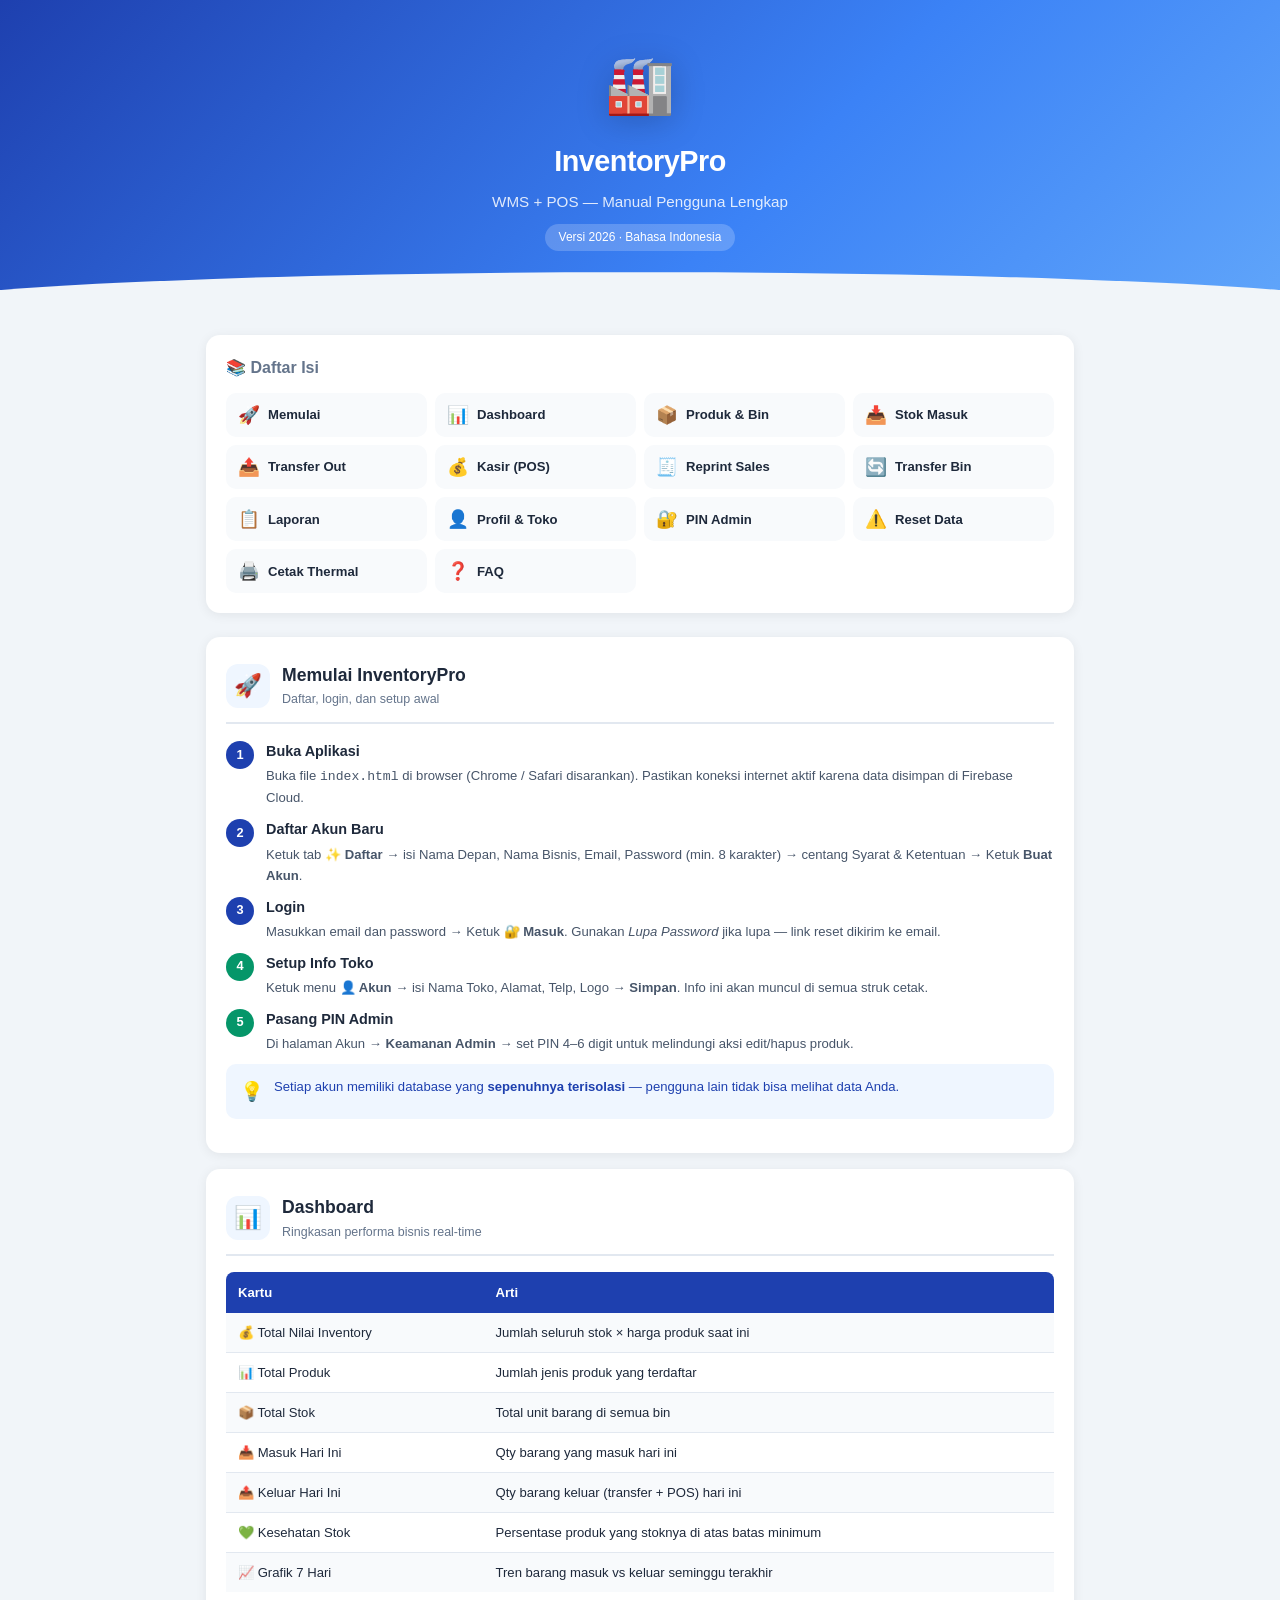
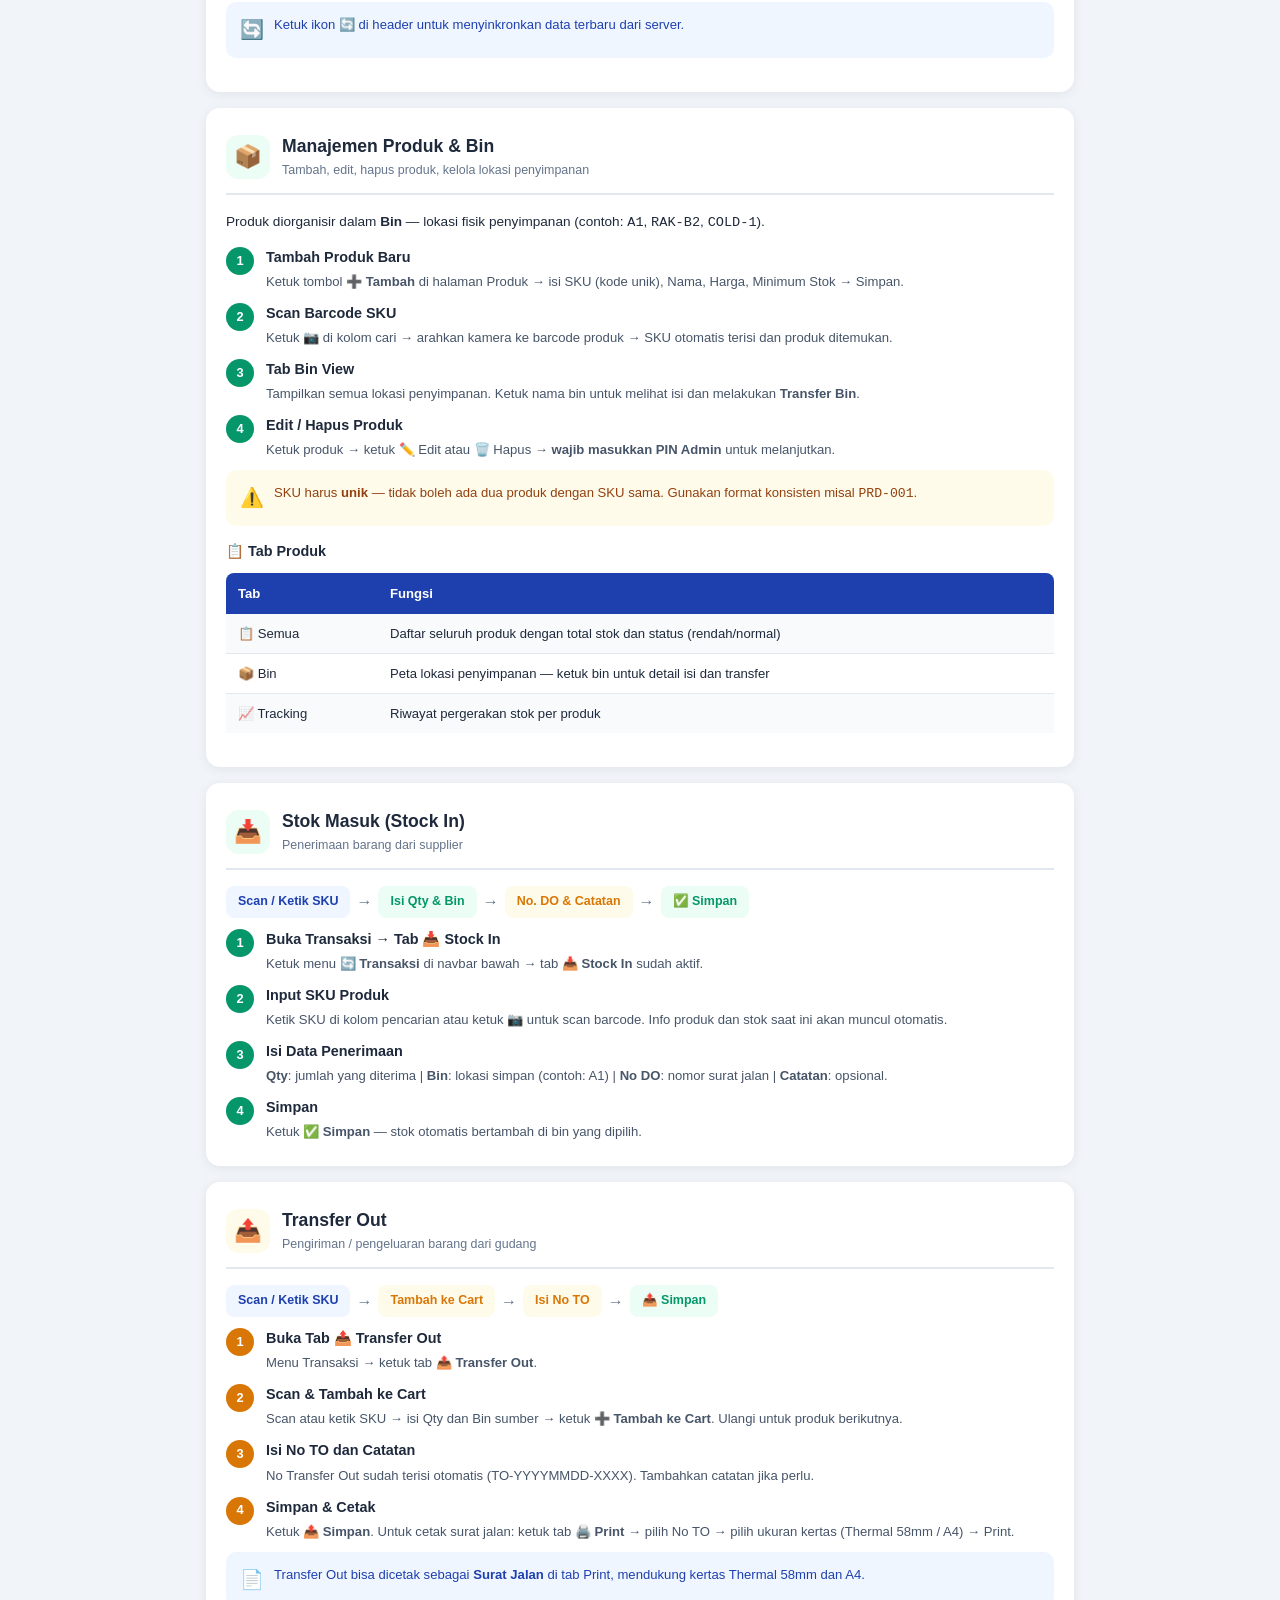
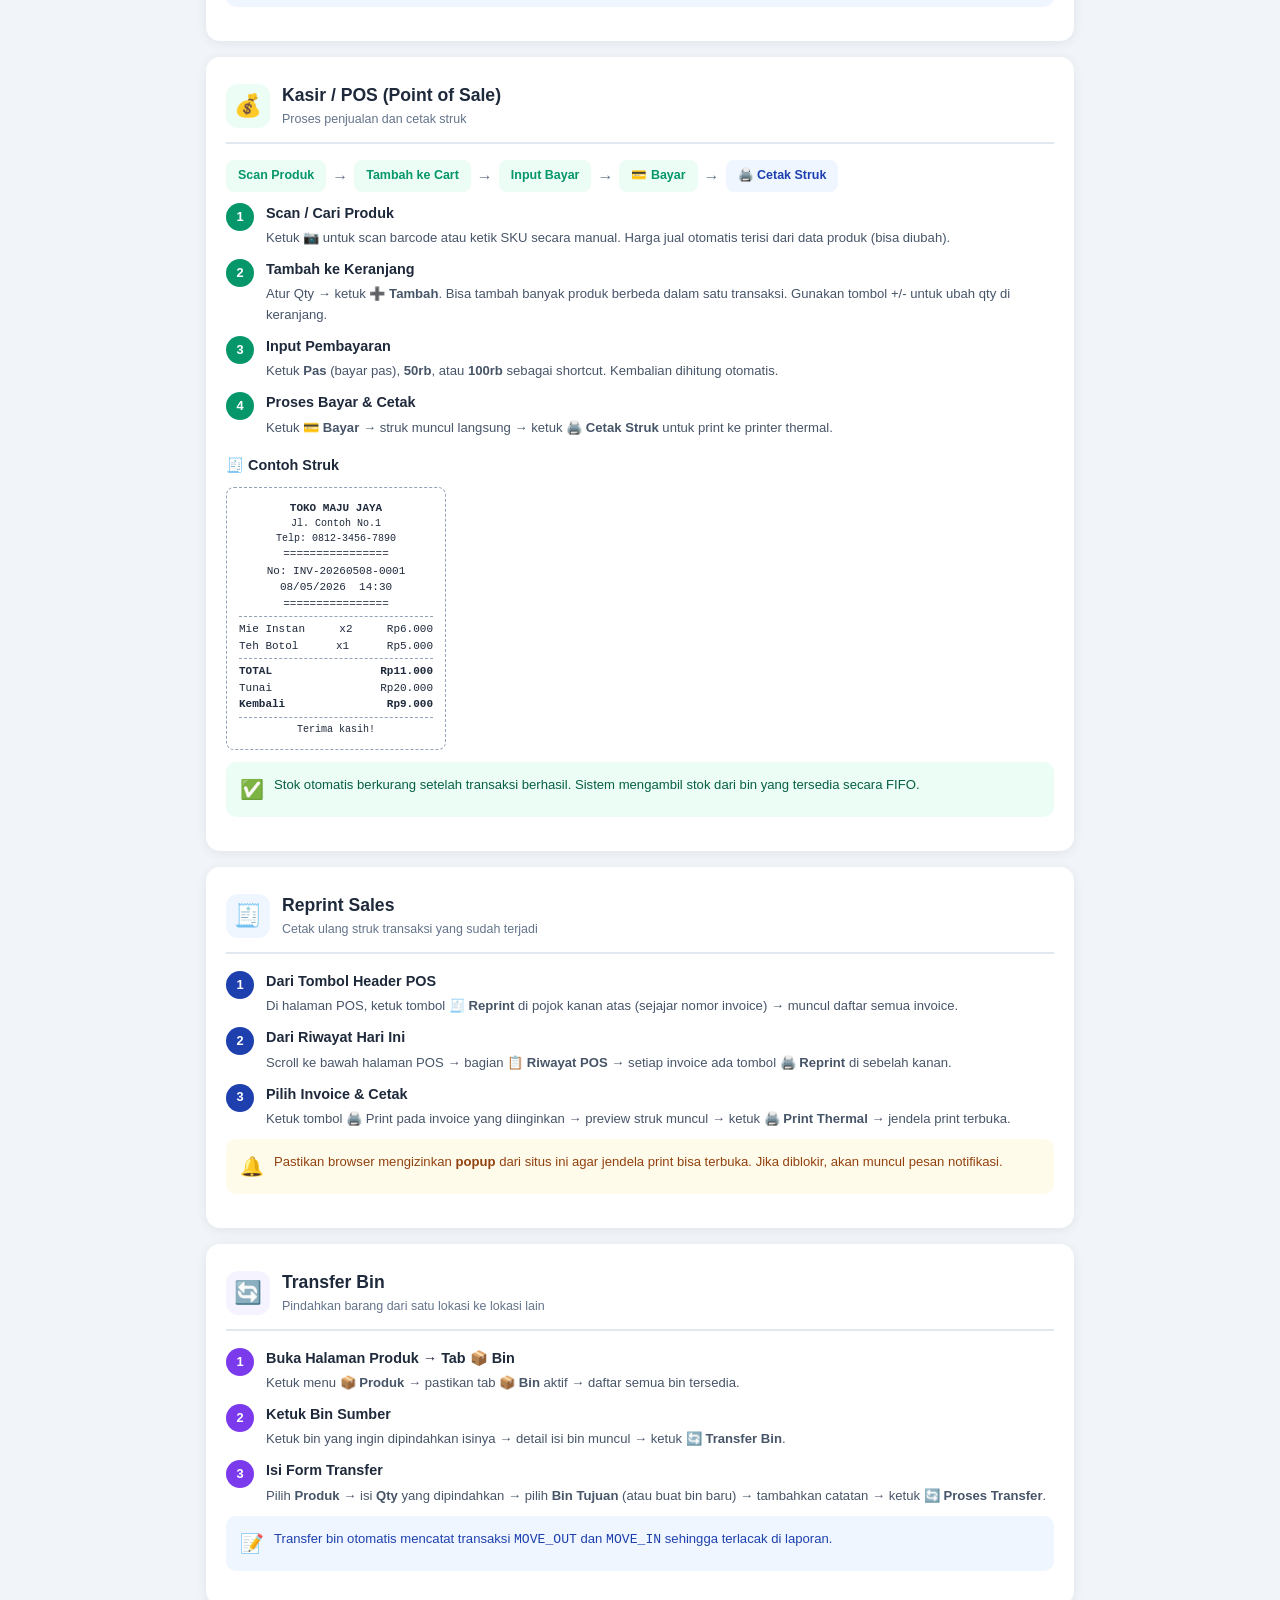
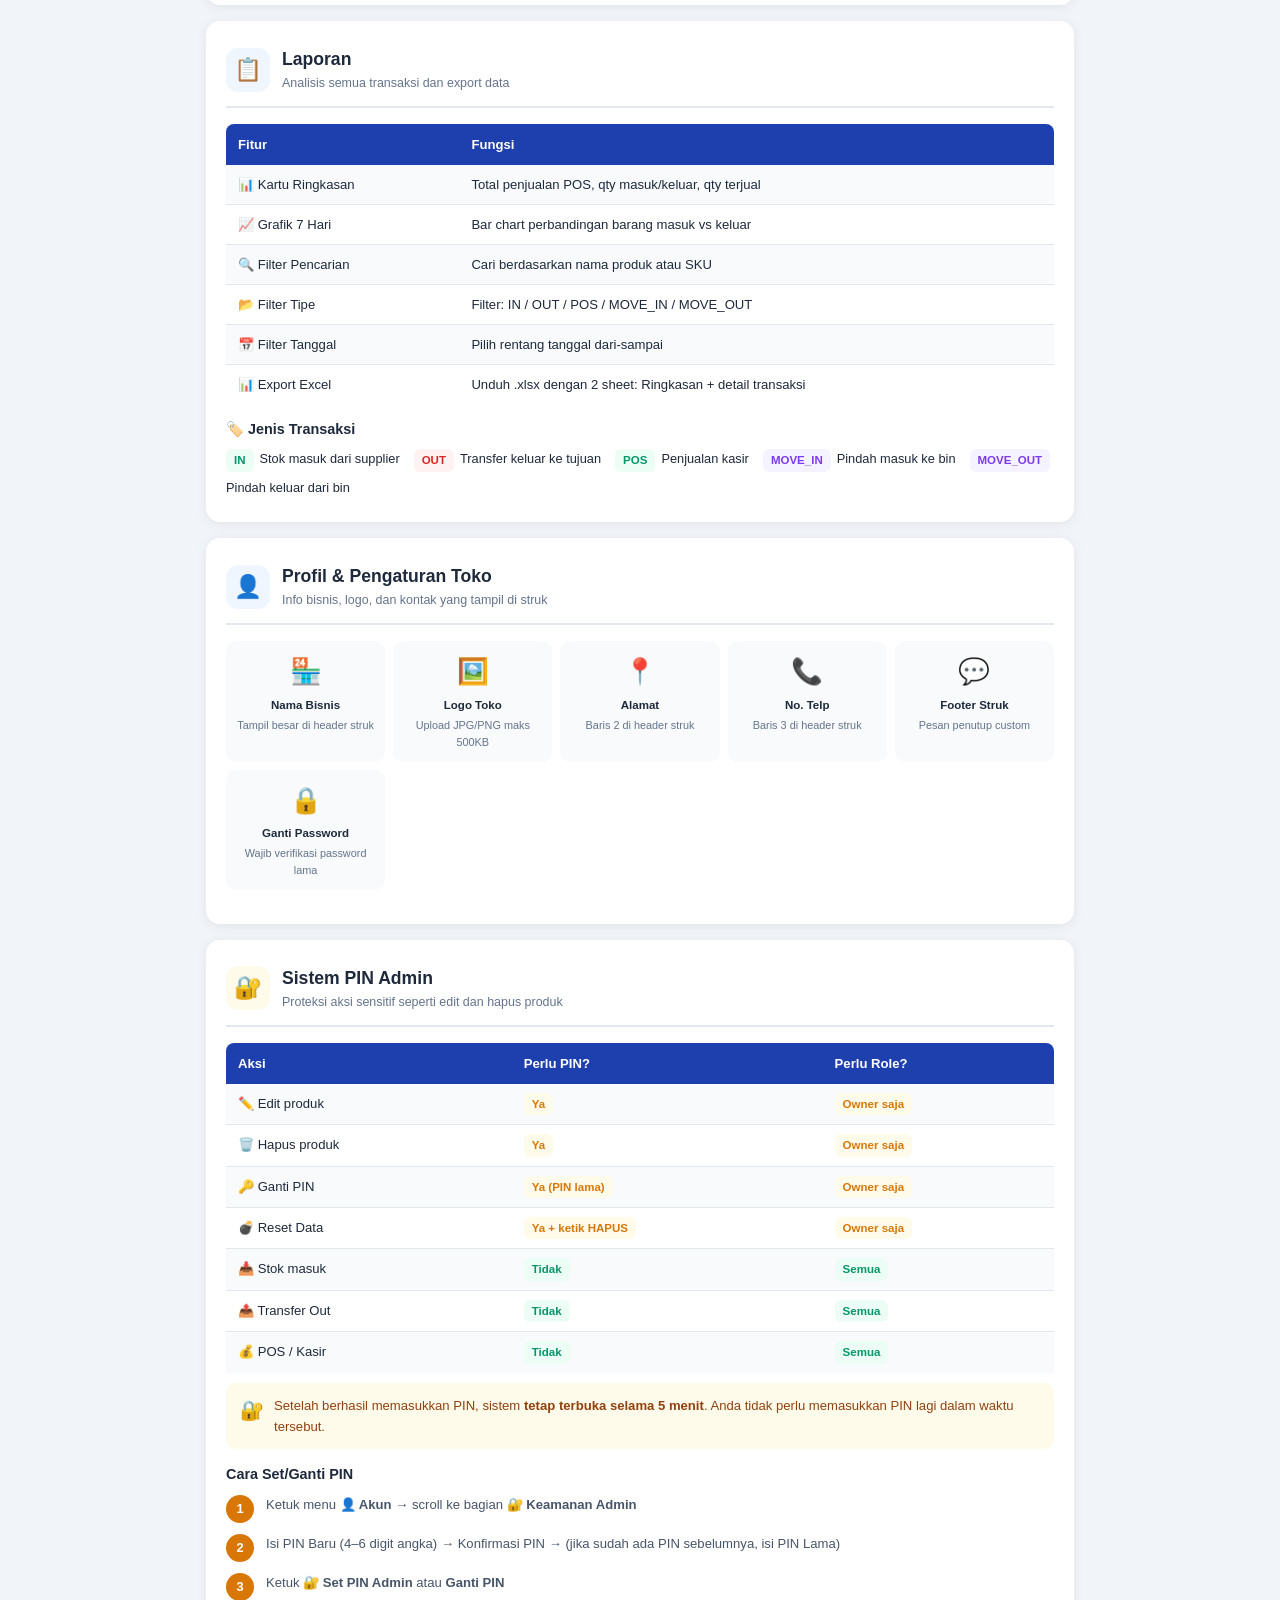
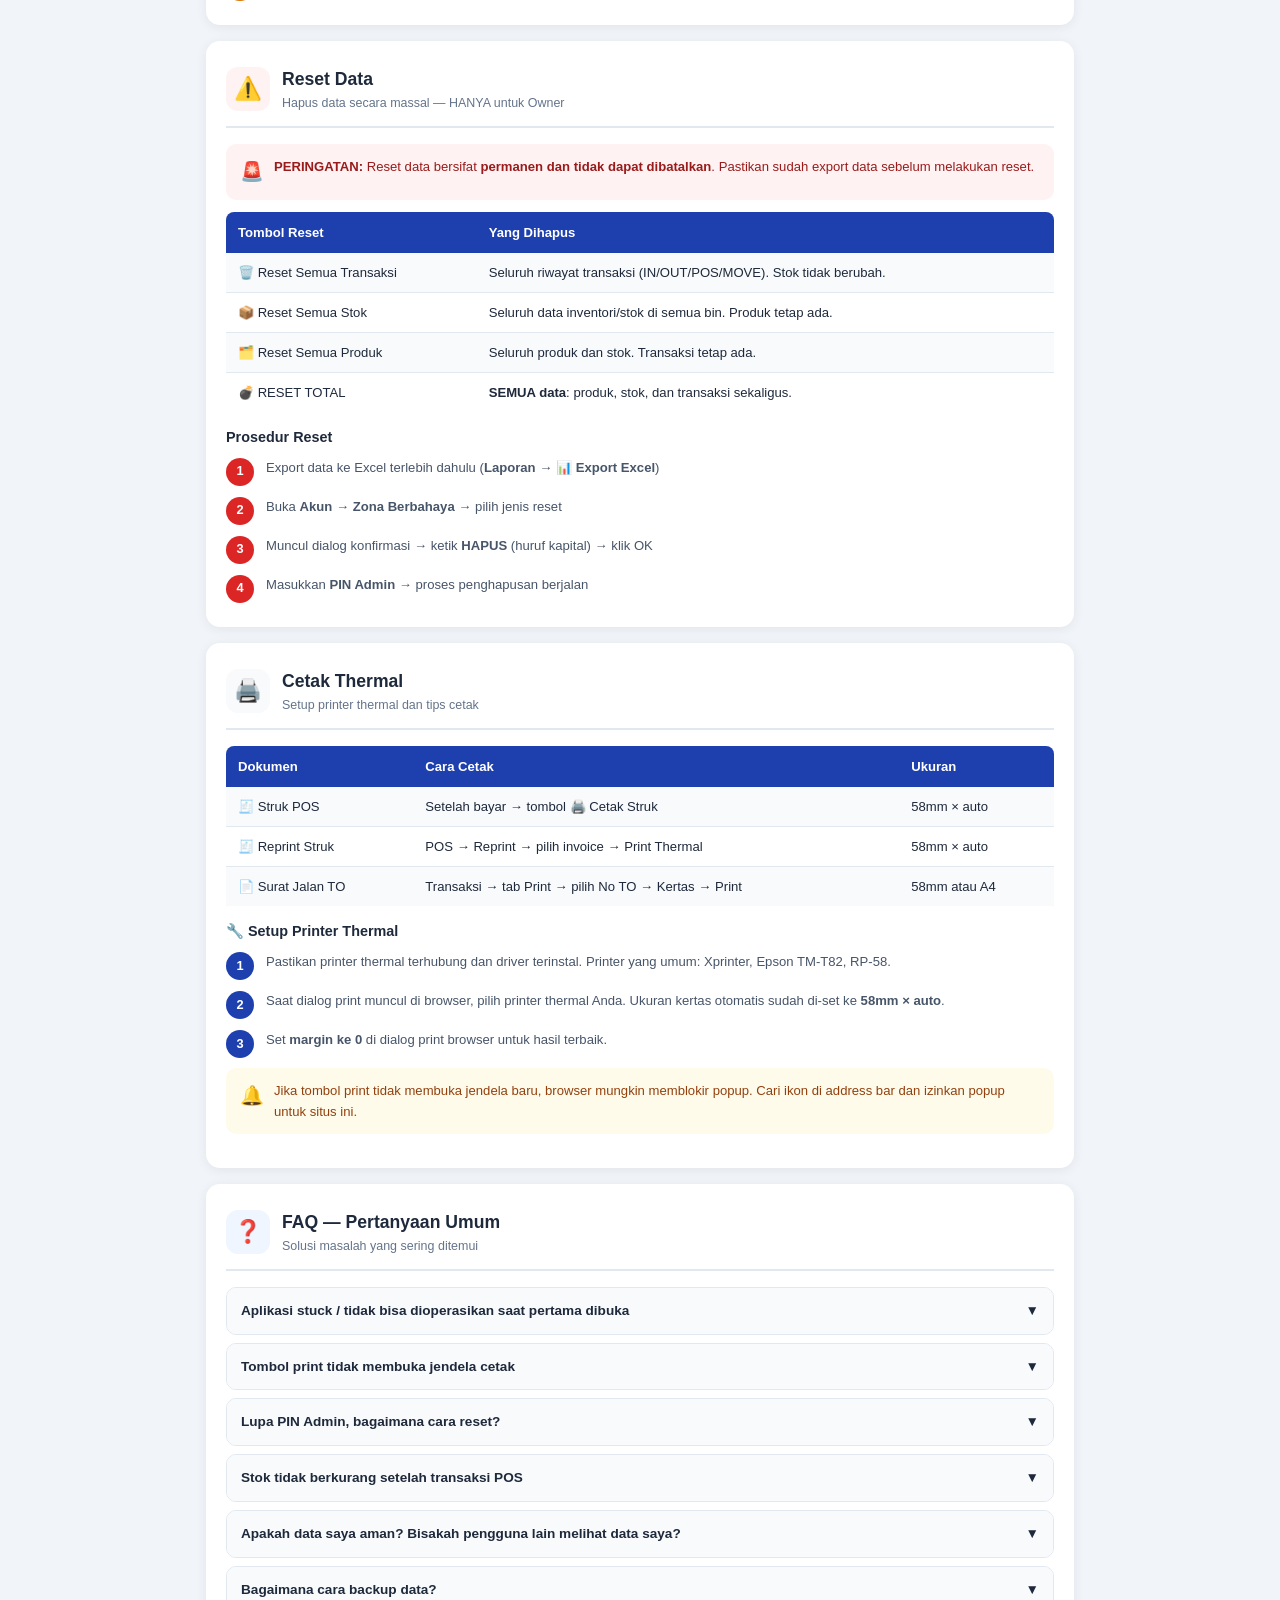
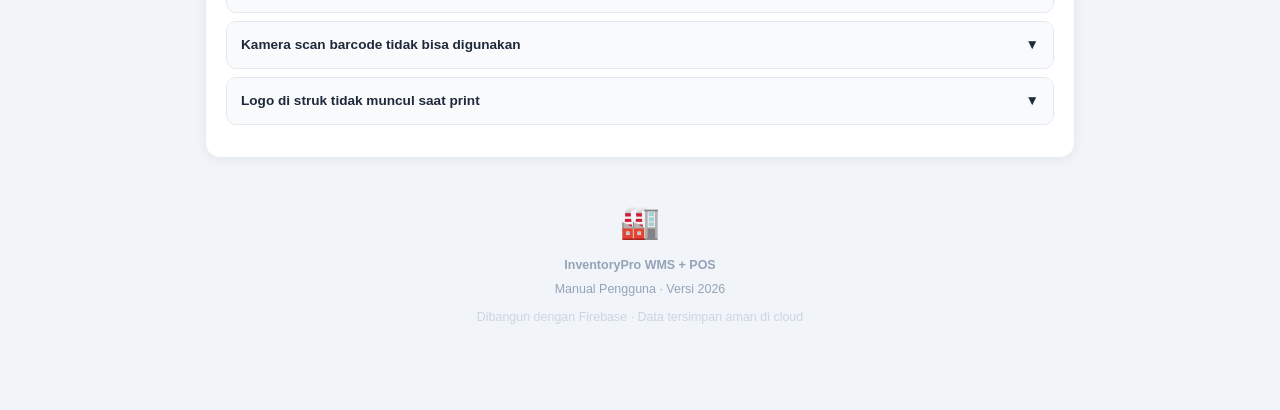
==== manual.html @ 9f225e3d "Add files via upload" ====
<!DOCTYPE html>
<html lang="id">
<head>
<meta charset="UTF-8">
<meta name="viewport" content="width=device-width, initial-scale=1.0">
<title>Manual Guide — InventoryPro WMS + POS</title>
<style>
  :root {
    --blue:#1e40af; --blue-light:#eff6ff; --blue-mid:#3b82f6;
    --green:#059669; --green-light:#ecfdf5;
    --orange:#d97706; --orange-light:#fffbeb;
    --red:#dc2626; --red-light:#fef2f2;
    --purple:#7c3aed; --purple-light:#f5f3ff;
    --gray:#64748b; --gray-light:#f8fafc;
    --border:#e2e8f0; --text:#1e293b;
    --radius:14px; --shadow:0 2px 12px rgba(0,0,0,0.07);
  }
  * { box-sizing:border-box; margin:0; padding:0; }
  body { font-family:-apple-system,BlinkMacSystemFont,'Segoe UI',sans-serif; background:#f1f5f9; color:var(--text); line-height:1.6; }

  /* HEADER */
  .hero { background:linear-gradient(135deg,#1e40af 0%,#3b82f6 60%,#60a5fa 100%); color:white; padding:40px 20px 60px; text-align:center; position:relative; overflow:hidden; }
  .hero::after { content:''; position:absolute; bottom:-1px; left:0; right:0; height:40px; background:#f1f5f9; clip-path:ellipse(60% 100% at 50% 100%); }
  .hero-logo { font-size:3.5rem; margin-bottom:8px; filter:drop-shadow(0 4px 16px rgba(0,0,0,0.2)); }
  .hero h1 { font-size:1.8rem; font-weight:800; letter-spacing:-0.5px; }
  .hero p { opacity:0.85; font-size:0.95rem; margin-top:6px; }
  .version-badge { display:inline-block; background:rgba(255,255,255,0.2); padding:4px 14px; border-radius:20px; font-size:0.75rem; margin-top:10px; }

  /* LAYOUT */
  .container { max-width:900px; margin:0 auto; padding:24px 16px 60px; }

  /* TOC */
  .toc { background:white; border-radius:var(--radius); padding:20px; box-shadow:var(--shadow); margin-bottom:24px; }
  .toc h2 { font-size:1rem; color:var(--gray); margin-bottom:12px; display:flex; align-items:center; gap:8px; }
  .toc-grid { display:grid; grid-template-columns:repeat(auto-fill,minmax(200px,1fr)); gap:8px; }
  .toc-item { display:flex; align-items:center; gap:8px; padding:8px 12px; border-radius:10px; text-decoration:none; color:var(--text); background:var(--gray-light); font-size:0.82rem; font-weight:600; transition:all 0.15s; }
  .toc-item:hover { background:var(--blue-light); color:var(--blue); }
  .toc-item .icon { font-size:1.1rem; }

  /* SECTION */
  .section { background:white; border-radius:var(--radius); padding:24px 20px; box-shadow:var(--shadow); margin-bottom:16px; scroll-margin-top:16px; }
  .section-header { display:flex; align-items:center; gap:12px; margin-bottom:16px; padding-bottom:12px; border-bottom:2px solid var(--border); }
  .section-icon { width:44px; height:44px; border-radius:12px; display:flex; align-items:center; justify-content:center; font-size:1.4rem; flex-shrink:0; }
  .icon-blue { background:var(--blue-light); }
  .icon-green { background:var(--green-light); }
  .icon-orange { background:var(--orange-light); }
  .icon-red { background:var(--red-light); }
  .icon-purple { background:var(--purple-light); }
  .icon-gray { background:var(--gray-light); }
  .section-title { font-size:1.1rem; font-weight:800; }
  .section-subtitle { font-size:0.78rem; color:var(--gray); margin-top:1px; }

  /* STEP */
  .steps { display:flex; flex-direction:column; gap:10px; }
  .step { display:flex; gap:12px; align-items:flex-start; }
  .step-num { width:28px; height:28px; border-radius:50%; background:var(--blue); color:white; font-weight:800; font-size:0.8rem; display:flex; align-items:center; justify-content:center; flex-shrink:0; margin-top:1px; }
  .step-num.green { background:var(--green); }
  .step-num.orange { background:var(--orange); }
  .step-num.red { background:var(--red); }
  .step-num.purple { background:var(--purple); }
  .step-body { flex:1; }
  .step-title { font-weight:700; font-size:0.9rem; margin-bottom:2px; }
  .step-desc { font-size:0.82rem; color:#475569; }

  /* TIPS */
  .tip { border-radius:10px; padding:12px 14px; font-size:0.82rem; margin:10px 0; display:flex; gap:10px; align-items:flex-start; }
  .tip-icon { font-size:1.2rem; flex-shrink:0; margin-top:1px; }
  .tip.info { background:var(--blue-light); color:var(--blue); }
  .tip.success { background:var(--green-light); color:#065f46; }
  .tip.warn { background:var(--orange-light); color:#92400e; }
  .tip.danger { background:var(--red-light); color:#991b1b; }

  /* TABLE */
  .guide-table { width:100%; border-collapse:collapse; font-size:0.82rem; margin:10px 0; }
  .guide-table th { background:var(--blue); color:white; padding:10px 12px; text-align:left; font-weight:700; }
  .guide-table th:first-child { border-radius:8px 0 0 0; }
  .guide-table th:last-child { border-radius:0 8px 0 0; }
  .guide-table td { padding:9px 12px; border-bottom:1px solid var(--border); vertical-align:top; }
  .guide-table tr:last-child td { border-bottom:none; }
  .guide-table tr:nth-child(even) td { background:var(--gray-light); }

  /* BADGE */
  .badge { display:inline-block; padding:2px 8px; border-radius:6px; font-size:0.72rem; font-weight:700; }
  .badge-blue { background:var(--blue-light); color:var(--blue); }
  .badge-green { background:var(--green-light); color:var(--green); }
  .badge-orange { background:var(--orange-light); color:var(--orange); }
  .badge-red { background:var(--red-light); color:var(--red); }
  .badge-purple { background:var(--purple-light); color:var(--purple); }

  /* SHORTCUT GRID */
  .shortcut-grid { display:grid; grid-template-columns:repeat(auto-fill,minmax(140px,1fr)); gap:8px; margin:10px 0; }
  .shortcut-card { background:var(--gray-light); border-radius:10px; padding:10px; text-align:center; }
  .shortcut-card .sc-icon { font-size:1.6rem; margin-bottom:4px; }
  .shortcut-card .sc-label { font-size:0.72rem; font-weight:700; color:var(--text); }
  .shortcut-card .sc-desc { font-size:0.68rem; color:var(--gray); margin-top:2px; }

  /* RECEIPT MOCK */
  .receipt-mock { font-family:'Courier New',monospace; font-size:11px; background:#fff; border:1px dashed #94a3b8; border-radius:8px; padding:12px; max-width:220px; line-height:1.5; }
  .receipt-mock .r-center { text-align:center; }
  .receipt-mock .r-bold { font-weight:700; }
  .receipt-mock .r-divider { border-top:1px dashed #94a3b8; margin:4px 0; }
  .receipt-mock .r-row { display:flex; justify-content:space-between; }

  /* FAQ */
  .faq-item { border:1px solid var(--border); border-radius:10px; margin-bottom:8px; overflow:hidden; }
  .faq-q { padding:12px 14px; font-weight:700; font-size:0.85rem; cursor:pointer; display:flex; justify-content:space-between; align-items:center; background:var(--gray-light); }
  .faq-a { padding:12px 14px; font-size:0.82rem; color:#475569; border-top:1px solid var(--border); display:none; }
  .faq-item.open .faq-a { display:block; }
  .faq-item.open .faq-q { background:var(--blue-light); color:var(--blue); }

  /* FLOW DIAGRAM */
  .flow { display:flex; align-items:center; flex-wrap:wrap; gap:6px; margin:10px 0; }
  .flow-box { background:var(--blue-light); color:var(--blue); border-radius:8px; padding:6px 12px; font-size:0.78rem; font-weight:700; }
  .flow-box.green { background:var(--green-light); color:var(--green); }
  .flow-box.orange { background:var(--orange-light); color:var(--orange); }
  .flow-box.purple { background:var(--purple-light); color:var(--purple); }
  .flow-arrow { color:var(--gray); font-size:1rem; }

  @media (max-width:600px) {
    .toc-grid { grid-template-columns:1fr 1fr; }
    .shortcut-grid { grid-template-columns:repeat(3,1fr); }
    .hero h1 { font-size:1.4rem; }
  }
</style>
</head>
<body>

<div class="hero">
  <div class="hero-logo">🏭</div>
  <h1>InventoryPro</h1>
  <p>WMS + POS — Manual Pengguna Lengkap</p>
  <div class="version-badge">Versi 2026 · Bahasa Indonesia</div>
</div>

<div class="container">

  <!-- TOC -->
  <div class="toc">
    <h2>📚 Daftar Isi</h2>
    <div class="toc-grid">
      <a href="#sec-start" class="toc-item"><span class="icon">🚀</span>Memulai</a>
      <a href="#sec-dashboard" class="toc-item"><span class="icon">📊</span>Dashboard</a>
      <a href="#sec-products" class="toc-item"><span class="icon">📦</span>Produk & Bin</a>
      <a href="#sec-stockin" class="toc-item"><span class="icon">📥</span>Stok Masuk</a>
      <a href="#sec-stockout" class="toc-item"><span class="icon">📤</span>Transfer Out</a>
      <a href="#sec-pos" class="toc-item"><span class="icon">💰</span>Kasir (POS)</a>
      <a href="#sec-reprint" class="toc-item"><span class="icon">🧾</span>Reprint Sales</a>
      <a href="#sec-transferbin" class="toc-item"><span class="icon">🔄</span>Transfer Bin</a>
      <a href="#sec-reports" class="toc-item"><span class="icon">📋</span>Laporan</a>
      <a href="#sec-profile" class="toc-item"><span class="icon">👤</span>Profil & Toko</a>
      <a href="#sec-pin" class="toc-item"><span class="icon">🔐</span>PIN Admin</a>
      <a href="#sec-reset" class="toc-item"><span class="icon">⚠️</span>Reset Data</a>
      <a href="#sec-print" class="toc-item"><span class="icon">🖨️</span>Cetak Thermal</a>
      <a href="#sec-faq" class="toc-item"><span class="icon">❓</span>FAQ</a>
    </div>
  </div>

  <!-- ── MEMULAI ── -->
  <div class="section" id="sec-start">
    <div class="section-header">
      <div class="section-icon icon-blue">🚀</div>
      <div><div class="section-title">Memulai InventoryPro</div>
      <div class="section-subtitle">Daftar, login, dan setup awal</div></div>
    </div>

    <div class="steps">
      <div class="step">
        <div class="step-num">1</div>
        <div class="step-body">
          <div class="step-title">Buka Aplikasi</div>
          <div class="step-desc">Buka file <code>index.html</code> di browser (Chrome / Safari disarankan). Pastikan koneksi internet aktif karena data disimpan di Firebase Cloud.</div>
        </div>
      </div>
      <div class="step">
        <div class="step-num">2</div>
        <div class="step-body">
          <div class="step-title">Daftar Akun Baru</div>
          <div class="step-desc">Ketuk tab <strong>✨ Daftar</strong> → isi Nama Depan, Nama Bisnis, Email, Password (min. 8 karakter) → centang Syarat & Ketentuan → Ketuk <strong>Buat Akun</strong>.</div>
        </div>
      </div>
      <div class="step">
        <div class="step-num">3</div>
        <div class="step-body">
          <div class="step-title">Login</div>
          <div class="step-desc">Masukkan email dan password → Ketuk <strong>🔐 Masuk</strong>. Gunakan <em>Lupa Password</em> jika lupa — link reset dikirim ke email.</div>
        </div>
      </div>
      <div class="step">
        <div class="step-num green">4</div>
        <div class="step-body">
          <div class="step-title">Setup Info Toko</div>
          <div class="step-desc">Ketuk menu <strong>👤 Akun</strong> → isi Nama Toko, Alamat, Telp, Logo → <strong>Simpan</strong>. Info ini akan muncul di semua struk cetak.</div>
        </div>
      </div>
      <div class="step">
        <div class="step-num green">5</div>
        <div class="step-body">
          <div class="step-title">Pasang PIN Admin</div>
          <div class="step-desc">Di halaman Akun → <strong>Keamanan Admin</strong> → set PIN 4–6 digit untuk melindungi aksi edit/hapus produk.</div>
        </div>
      </div>
    </div>

    <div class="tip info">
      <span class="tip-icon">💡</span>
      <span>Setiap akun memiliki database yang <strong>sepenuhnya terisolasi</strong> — pengguna lain tidak bisa melihat data Anda.</span>
    </div>
  </div>

  <!-- ── DASHBOARD ── -->
  <div class="section" id="sec-dashboard">
    <div class="section-header">
      <div class="section-icon icon-blue">📊</div>
      <div><div class="section-title">Dashboard</div>
      <div class="section-subtitle">Ringkasan performa bisnis real-time</div></div>
    </div>
    <table class="guide-table">
      <tr><th>Kartu</th><th>Arti</th></tr>
      <tr><td>💰 Total Nilai Inventory</td><td>Jumlah seluruh stok × harga produk saat ini</td></tr>
      <tr><td>📊 Total Produk</td><td>Jumlah jenis produk yang terdaftar</td></tr>
      <tr><td>📦 Total Stok</td><td>Total unit barang di semua bin</td></tr>
      <tr><td>📥 Masuk Hari Ini</td><td>Qty barang yang masuk hari ini</td></tr>
      <tr><td>📤 Keluar Hari Ini</td><td>Qty barang keluar (transfer + POS) hari ini</td></tr>
      <tr><td>💚 Kesehatan Stok</td><td>Persentase produk yang stoknya di atas batas minimum</td></tr>
      <tr><td>📈 Grafik 7 Hari</td><td>Tren barang masuk vs keluar seminggu terakhir</td></tr>
    </table>
    <div class="tip info">
      <span class="tip-icon">🔄</span>
      <span>Ketuk ikon <strong>🔄</strong> di header untuk menyinkronkan data terbaru dari server.</span>
    </div>
  </div>

  <!-- ── PRODUK ── -->
  <div class="section" id="sec-products">
    <div class="section-header">
      <div class="section-icon icon-green">📦</div>
      <div><div class="section-title">Manajemen Produk & Bin</div>
      <div class="section-subtitle">Tambah, edit, hapus produk, kelola lokasi penyimpanan</div></div>
    </div>

    <p style="font-size:0.85rem;margin-bottom:12px;">Produk diorganisir dalam <strong>Bin</strong> — lokasi fisik penyimpanan (contoh: <code>A1</code>, <code>RAK-B2</code>, <code>COLD-1</code>).</p>

    <div class="steps">
      <div class="step">
        <div class="step-num green">1</div>
        <div class="step-body">
          <div class="step-title">Tambah Produk Baru</div>
          <div class="step-desc">Ketuk tombol <strong>➕ Tambah</strong> di halaman Produk → isi SKU (kode unik), Nama, Harga, Minimum Stok → Simpan.</div>
        </div>
      </div>
      <div class="step">
        <div class="step-num green">2</div>
        <div class="step-body">
          <div class="step-title">Scan Barcode SKU</div>
          <div class="step-desc">Ketuk 📷 di kolom cari → arahkan kamera ke barcode produk → SKU otomatis terisi dan produk ditemukan.</div>
        </div>
      </div>
      <div class="step">
        <div class="step-num green">3</div>
        <div class="step-body">
          <div class="step-title">Tab Bin View</div>
          <div class="step-desc">Tampilkan semua lokasi penyimpanan. Ketuk nama bin untuk melihat isi dan melakukan <strong>Transfer Bin</strong>.</div>
        </div>
      </div>
      <div class="step">
        <div class="step-num green">4</div>
        <div class="step-body">
          <div class="step-title">Edit / Hapus Produk</div>
          <div class="step-desc">Ketuk produk → ketuk ✏️ Edit atau 🗑️ Hapus → <strong>wajib masukkan PIN Admin</strong> untuk melanjutkan.</div>
        </div>
      </div>
    </div>

    <div class="tip warn">
      <span class="tip-icon">⚠️</span>
      <span>SKU harus <strong>unik</strong> — tidak boleh ada dua produk dengan SKU sama. Gunakan format konsisten misal <code>PRD-001</code>.</span>
    </div>

    <h4 style="margin:14px 0 8px;font-size:0.9rem;">📋 Tab Produk</h4>
    <table class="guide-table">
      <tr><th>Tab</th><th>Fungsi</th></tr>
      <tr><td>📋 Semua</td><td>Daftar seluruh produk dengan total stok dan status (rendah/normal)</td></tr>
      <tr><td>📦 Bin</td><td>Peta lokasi penyimpanan — ketuk bin untuk detail isi dan transfer</td></tr>
      <tr><td>📈 Tracking</td><td>Riwayat pergerakan stok per produk</td></tr>
    </table>
  </div>

  <!-- ── STOK MASUK ── -->
  <div class="section" id="sec-stockin">
    <div class="section-header">
      <div class="section-icon icon-green">📥</div>
      <div><div class="section-title">Stok Masuk (Stock In)</div>
      <div class="section-subtitle">Penerimaan barang dari supplier</div></div>
    </div>

    <div class="flow">
      <div class="flow-box">Scan / Ketik SKU</div>
      <div class="flow-arrow">→</div>
      <div class="flow-box green">Isi Qty & Bin</div>
      <div class="flow-arrow">→</div>
      <div class="flow-box orange">No. DO & Catatan</div>
      <div class="flow-arrow">→</div>
      <div class="flow-box green">✅ Simpan</div>
    </div>

    <div class="steps">
      <div class="step">
        <div class="step-num green">1</div>
        <div class="step-body">
          <div class="step-title">Buka Transaksi → Tab 📥 Stock In</div>
          <div class="step-desc">Ketuk menu <strong>🔄 Transaksi</strong> di navbar bawah → tab <strong>📥 Stock In</strong> sudah aktif.</div>
        </div>
      </div>
      <div class="step">
        <div class="step-num green">2</div>
        <div class="step-body">
          <div class="step-title">Input SKU Produk</div>
          <div class="step-desc">Ketik SKU di kolom pencarian atau ketuk 📷 untuk scan barcode. Info produk dan stok saat ini akan muncul otomatis.</div>
        </div>
      </div>
      <div class="step">
        <div class="step-num green">3</div>
        <div class="step-body">
          <div class="step-title">Isi Data Penerimaan</div>
          <div class="step-desc"><strong>Qty</strong>: jumlah yang diterima | <strong>Bin</strong>: lokasi simpan (contoh: A1) | <strong>No DO</strong>: nomor surat jalan | <strong>Catatan</strong>: opsional.</div>
        </div>
      </div>
      <div class="step">
        <div class="step-num green">4</div>
        <div class="step-body">
          <div class="step-title">Simpan</div>
          <div class="step-desc">Ketuk <strong>✅ Simpan</strong> — stok otomatis bertambah di bin yang dipilih.</div>
        </div>
      </div>
    </div>
  </div>

  <!-- ── TRANSFER OUT ── -->
  <div class="section" id="sec-stockout">
    <div class="section-header">
      <div class="section-icon icon-orange">📤</div>
      <div><div class="section-title">Transfer Out</div>
      <div class="section-subtitle">Pengiriman / pengeluaran barang dari gudang</div></div>
    </div>

    <div class="flow">
      <div class="flow-box">Scan / Ketik SKU</div>
      <div class="flow-arrow">→</div>
      <div class="flow-box orange">Tambah ke Cart</div>
      <div class="flow-arrow">→</div>
      <div class="flow-box orange">Isi No TO</div>
      <div class="flow-arrow">→</div>
      <div class="flow-box green">📤 Simpan</div>
    </div>

    <div class="steps">
      <div class="step">
        <div class="step-num orange">1</div>
        <div class="step-body">
          <div class="step-title">Buka Tab 📤 Transfer Out</div>
          <div class="step-desc">Menu Transaksi → ketuk tab <strong>📤 Transfer Out</strong>.</div>
        </div>
      </div>
      <div class="step">
        <div class="step-num orange">2</div>
        <div class="step-body">
          <div class="step-title">Scan & Tambah ke Cart</div>
          <div class="step-desc">Scan atau ketik SKU → isi Qty dan Bin sumber → ketuk <strong>➕ Tambah ke Cart</strong>. Ulangi untuk produk berikutnya.</div>
        </div>
      </div>
      <div class="step">
        <div class="step-num orange">3</div>
        <div class="step-body">
          <div class="step-title">Isi No TO dan Catatan</div>
          <div class="step-desc">No Transfer Out sudah terisi otomatis (TO-YYYYMMDD-XXXX). Tambahkan catatan jika perlu.</div>
        </div>
      </div>
      <div class="step">
        <div class="step-num orange">4</div>
        <div class="step-body">
          <div class="step-title">Simpan & Cetak</div>
          <div class="step-desc">Ketuk <strong>📤 Simpan</strong>. Untuk cetak surat jalan: ketuk tab <strong>🖨️ Print</strong> → pilih No TO → pilih ukuran kertas (Thermal 58mm / A4) → Print.</div>
        </div>
      </div>
    </div>

    <div class="tip info">
      <span class="tip-icon">📄</span>
      <span>Transfer Out bisa dicetak sebagai <strong>Surat Jalan</strong> di tab Print, mendukung kertas Thermal 58mm dan A4.</span>
    </div>
  </div>

  <!-- ── POS ── -->
  <div class="section" id="sec-pos">
    <div class="section-header">
      <div class="section-icon icon-green">💰</div>
      <div><div class="section-title">Kasir / POS (Point of Sale)</div>
      <div class="section-subtitle">Proses penjualan dan cetak struk</div></div>
    </div>

    <div class="flow">
      <div class="flow-box green">Scan Produk</div>
      <div class="flow-arrow">→</div>
      <div class="flow-box green">Tambah ke Cart</div>
      <div class="flow-arrow">→</div>
      <div class="flow-box green">Input Bayar</div>
      <div class="flow-arrow">→</div>
      <div class="flow-box green">💳 Bayar</div>
      <div class="flow-arrow">→</div>
      <div class="flow-box">🖨️ Cetak Struk</div>
    </div>

    <div class="steps">
      <div class="step">
        <div class="step-num green">1</div>
        <div class="step-body">
          <div class="step-title">Scan / Cari Produk</div>
          <div class="step-desc">Ketuk 📷 untuk scan barcode atau ketik SKU secara manual. Harga jual otomatis terisi dari data produk (bisa diubah).</div>
        </div>
      </div>
      <div class="step">
        <div class="step-num green">2</div>
        <div class="step-body">
          <div class="step-title">Tambah ke Keranjang</div>
          <div class="step-desc">Atur Qty → ketuk <strong>➕ Tambah</strong>. Bisa tambah banyak produk berbeda dalam satu transaksi. Gunakan tombol +/- untuk ubah qty di keranjang.</div>
        </div>
      </div>
      <div class="step">
        <div class="step-num green">3</div>
        <div class="step-body">
          <div class="step-title">Input Pembayaran</div>
          <div class="step-desc">Ketuk <strong>Pas</strong> (bayar pas), <strong>50rb</strong>, atau <strong>100rb</strong> sebagai shortcut. Kembalian dihitung otomatis.</div>
        </div>
      </div>
      <div class="step">
        <div class="step-num green">4</div>
        <div class="step-body">
          <div class="step-title">Proses Bayar & Cetak</div>
          <div class="step-desc">Ketuk <strong>💳 Bayar</strong> → struk muncul langsung → ketuk <strong>🖨️ Cetak Struk</strong> untuk print ke printer thermal.</div>
        </div>
      </div>
    </div>

    <h4 style="margin:16px 0 10px;font-size:0.9rem;">🧾 Contoh Struk</h4>
    <div class="receipt-mock">
      <div class="r-center r-bold">TOKO MAJU JAYA</div>
      <div class="r-center" style="font-size:10px;">Jl. Contoh No.1</div>
      <div class="r-center" style="font-size:10px;">Telp: 0812-3456-7890</div>
      <div class="r-center">================</div>
      <div class="r-center">No: INV-20260508-0001</div>
      <div class="r-center">08/05/2026 &nbsp;14:30</div>
      <div class="r-center">================</div>
      <div class="r-divider"></div>
      <div class="r-row"><span>Mie Instan</span><span>x2</span><span>Rp6.000</span></div>
      <div class="r-row"><span>Teh Botol</span><span>x1</span><span>Rp5.000</span></div>
      <div class="r-divider"></div>
      <div class="r-row r-bold"><span>TOTAL</span><span>Rp11.000</span></div>
      <div class="r-row"><span>Tunai</span><span>Rp20.000</span></div>
      <div class="r-row r-bold"><span>Kembali</span><span>Rp9.000</span></div>
      <div class="r-divider"></div>
      <div class="r-center" style="font-size:10px;">Terima kasih!</div>
    </div>

    <div class="tip success" style="margin-top:12px;">
      <span class="tip-icon">✅</span>
      <span>Stok otomatis berkurang setelah transaksi berhasil. Sistem mengambil stok dari bin yang tersedia secara FIFO.</span>
    </div>
  </div>

  <!-- ── REPRINT ── -->
  <div class="section" id="sec-reprint">
    <div class="section-header">
      <div class="section-icon icon-blue">🧾</div>
      <div><div class="section-title">Reprint Sales</div>
      <div class="section-subtitle">Cetak ulang struk transaksi yang sudah terjadi</div></div>
    </div>

    <div class="steps">
      <div class="step">
        <div class="step-num">1</div>
        <div class="step-body">
          <div class="step-title">Dari Tombol Header POS</div>
          <div class="step-desc">Di halaman POS, ketuk tombol <strong>🧾 Reprint</strong> di pojok kanan atas (sejajar nomor invoice) → muncul daftar semua invoice.</div>
        </div>
      </div>
      <div class="step">
        <div class="step-num">2</div>
        <div class="step-body">
          <div class="step-title">Dari Riwayat Hari Ini</div>
          <div class="step-desc">Scroll ke bawah halaman POS → bagian <strong>📋 Riwayat POS</strong> → setiap invoice ada tombol <strong>🖨️ Reprint</strong> di sebelah kanan.</div>
        </div>
      </div>
      <div class="step">
        <div class="step-num">3</div>
        <div class="step-body">
          <div class="step-title">Pilih Invoice & Cetak</div>
          <div class="step-desc">Ketuk tombol 🖨️ Print pada invoice yang diinginkan → preview struk muncul → ketuk <strong>🖨️ Print Thermal</strong> → jendela print terbuka.</div>
        </div>
      </div>
    </div>

    <div class="tip warn">
      <span class="tip-icon">🔔</span>
      <span>Pastikan browser mengizinkan <strong>popup</strong> dari situs ini agar jendela print bisa terbuka. Jika diblokir, akan muncul pesan notifikasi.</span>
    </div>
  </div>

  <!-- ── TRANSFER BIN ── -->
  <div class="section" id="sec-transferbin">
    <div class="section-header">
      <div class="section-icon icon-purple">🔄</div>
      <div><div class="section-title">Transfer Bin</div>
      <div class="section-subtitle">Pindahkan barang dari satu lokasi ke lokasi lain</div></div>
    </div>

    <div class="steps">
      <div class="step">
        <div class="step-num purple">1</div>
        <div class="step-body">
          <div class="step-title">Buka Halaman Produk → Tab 📦 Bin</div>
          <div class="step-desc">Ketuk menu <strong>📦 Produk</strong> → pastikan tab <strong>📦 Bin</strong> aktif → daftar semua bin tersedia.</div>
        </div>
      </div>
      <div class="step">
        <div class="step-num purple">2</div>
        <div class="step-body">
          <div class="step-title">Ketuk Bin Sumber</div>
          <div class="step-desc">Ketuk bin yang ingin dipindahkan isinya → detail isi bin muncul → ketuk <strong>🔄 Transfer Bin</strong>.</div>
        </div>
      </div>
      <div class="step">
        <div class="step-num purple">3</div>
        <div class="step-body">
          <div class="step-title">Isi Form Transfer</div>
          <div class="step-desc">Pilih <strong>Produk</strong> → isi <strong>Qty</strong> yang dipindahkan → pilih <strong>Bin Tujuan</strong> (atau buat bin baru) → tambahkan catatan → ketuk <strong>🔄 Proses Transfer</strong>.</div>
        </div>
      </div>
    </div>

    <div class="tip info">
      <span class="tip-icon">📝</span>
      <span>Transfer bin otomatis mencatat transaksi <code>MOVE_OUT</code> dan <code>MOVE_IN</code> sehingga terlacak di laporan.</span>
    </div>
  </div>

  <!-- ── LAPORAN ── -->
  <div class="section" id="sec-reports">
    <div class="section-header">
      <div class="section-icon icon-blue">📋</div>
      <div><div class="section-title">Laporan</div>
      <div class="section-subtitle">Analisis semua transaksi dan export data</div></div>
    </div>

    <table class="guide-table">
      <tr><th>Fitur</th><th>Fungsi</th></tr>
      <tr><td>📊 Kartu Ringkasan</td><td>Total penjualan POS, qty masuk/keluar, qty terjual</td></tr>
      <tr><td>📈 Grafik 7 Hari</td><td>Bar chart perbandingan barang masuk vs keluar</td></tr>
      <tr><td>🔍 Filter Pencarian</td><td>Cari berdasarkan nama produk atau SKU</td></tr>
      <tr><td>📂 Filter Tipe</td><td>Filter: IN / OUT / POS / MOVE_IN / MOVE_OUT</td></tr>
      <tr><td>📅 Filter Tanggal</td><td>Pilih rentang tanggal dari-sampai</td></tr>
      <tr><td>📊 Export Excel</td><td>Unduh .xlsx dengan 2 sheet: Ringkasan + detail transaksi</td></tr>
    </table>

    <h4 style="margin:14px 0 8px;font-size:0.9rem;">🏷️ Jenis Transaksi</h4>
    <div style="display:flex;flex-wrap:wrap;gap:6px;">
      <span class="badge badge-green">IN</span><span style="font-size:0.8rem;"> Stok masuk dari supplier</span>
      <span class="badge badge-red" style="margin-left:8px;">OUT</span><span style="font-size:0.8rem;"> Transfer keluar ke tujuan</span>
      <span class="badge badge-green" style="margin-left:8px;">POS</span><span style="font-size:0.8rem;"> Penjualan kasir</span>
      <span class="badge badge-purple" style="margin-left:8px;">MOVE_IN</span><span style="font-size:0.8rem;"> Pindah masuk ke bin</span>
      <span class="badge badge-purple" style="margin-left:8px;">MOVE_OUT</span><span style="font-size:0.8rem;"> Pindah keluar dari bin</span>
    </div>
  </div>

  <!-- ── PROFIL ── -->
  <div class="section" id="sec-profile">
    <div class="section-header">
      <div class="section-icon icon-blue">👤</div>
      <div><div class="section-title">Profil & Pengaturan Toko</div>
      <div class="section-subtitle">Info bisnis, logo, dan kontak yang tampil di struk</div></div>
    </div>

    <div class="shortcut-grid">
      <div class="shortcut-card">
        <div class="sc-icon">🏪</div>
        <div class="sc-label">Nama Bisnis</div>
        <div class="sc-desc">Tampil besar di header struk</div>
      </div>
      <div class="shortcut-card">
        <div class="sc-icon">🖼️</div>
        <div class="sc-label">Logo Toko</div>
        <div class="sc-desc">Upload JPG/PNG maks 500KB</div>
      </div>
      <div class="shortcut-card">
        <div class="sc-icon">📍</div>
        <div class="sc-label">Alamat</div>
        <div class="sc-desc">Baris 2 di header struk</div>
      </div>
      <div class="shortcut-card">
        <div class="sc-icon">📞</div>
        <div class="sc-label">No. Telp</div>
        <div class="sc-desc">Baris 3 di header struk</div>
      </div>
      <div class="shortcut-card">
        <div class="sc-icon">💬</div>
        <div class="sc-label">Footer Struk</div>
        <div class="sc-desc">Pesan penutup custom</div>
      </div>
      <div class="shortcut-card">
        <div class="sc-icon">🔒</div>
        <div class="sc-label">Ganti Password</div>
        <div class="sc-desc">Wajib verifikasi password lama</div>
      </div>
    </div>
  </div>

  <!-- ── PIN ADMIN ── -->
  <div class="section" id="sec-pin">
    <div class="section-header">
      <div class="section-icon icon-orange">🔐</div>
      <div><div class="section-title">Sistem PIN Admin</div>
      <div class="section-subtitle">Proteksi aksi sensitif seperti edit dan hapus produk</div></div>
    </div>

    <table class="guide-table">
      <tr><th>Aksi</th><th>Perlu PIN?</th><th>Perlu Role?</th></tr>
      <tr><td>✏️ Edit produk</td><td><span class="badge badge-orange">Ya</span></td><td><span class="badge badge-orange">Owner saja</span></td></tr>
      <tr><td>🗑️ Hapus produk</td><td><span class="badge badge-orange">Ya</span></td><td><span class="badge badge-orange">Owner saja</span></td></tr>
      <tr><td>🔑 Ganti PIN</td><td><span class="badge badge-orange">Ya (PIN lama)</span></td><td><span class="badge badge-orange">Owner saja</span></td></tr>
      <tr><td>💣 Reset Data</td><td><span class="badge badge-orange">Ya + ketik HAPUS</span></td><td><span class="badge badge-orange">Owner saja</span></td></tr>
      <tr><td>📥 Stok masuk</td><td><span class="badge badge-green">Tidak</span></td><td><span class="badge badge-green">Semua</span></td></tr>
      <tr><td>📤 Transfer Out</td><td><span class="badge badge-green">Tidak</span></td><td><span class="badge badge-green">Semua</span></td></tr>
      <tr><td>💰 POS / Kasir</td><td><span class="badge badge-green">Tidak</span></td><td><span class="badge badge-green">Semua</span></td></tr>
    </table>

    <div class="tip warn">
      <span class="tip-icon">🔐</span>
      <span>Setelah berhasil memasukkan PIN, sistem <strong>tetap terbuka selama 5 menit</strong>. Anda tidak perlu memasukkan PIN lagi dalam waktu tersebut.</span>
    </div>

    <h4 style="margin:14px 0 8px;font-size:0.9rem;">Cara Set/Ganti PIN</h4>
    <div class="steps">
      <div class="step">
        <div class="step-num orange">1</div>
        <div class="step-body"><div class="step-desc">Ketuk menu <strong>👤 Akun</strong> → scroll ke bagian <strong>🔐 Keamanan Admin</strong></div></div>
      </div>
      <div class="step">
        <div class="step-num orange">2</div>
        <div class="step-body"><div class="step-desc">Isi PIN Baru (4–6 digit angka) → Konfirmasi PIN → (jika sudah ada PIN sebelumnya, isi PIN Lama)</div></div>
      </div>
      <div class="step">
        <div class="step-num orange">3</div>
        <div class="step-body"><div class="step-desc">Ketuk <strong>🔐 Set PIN Admin</strong> atau <strong>Ganti PIN</strong></div></div>
      </div>
    </div>
  </div>

  <!-- ── RESET DATA ── -->
  <div class="section" id="sec-reset">
    <div class="section-header">
      <div class="section-icon icon-red">⚠️</div>
      <div><div class="section-title">Reset Data</div>
      <div class="section-subtitle">Hapus data secara massal — HANYA untuk Owner</div></div>
    </div>

    <div class="tip danger">
      <span class="tip-icon">🚨</span>
      <span><strong>PERINGATAN:</strong> Reset data bersifat <strong>permanen dan tidak dapat dibatalkan</strong>. Pastikan sudah export data sebelum melakukan reset.</span>
    </div>

    <table class="guide-table" style="margin-top:12px;">
      <tr><th>Tombol Reset</th><th>Yang Dihapus</th></tr>
      <tr><td>🗑️ Reset Semua Transaksi</td><td>Seluruh riwayat transaksi (IN/OUT/POS/MOVE). Stok tidak berubah.</td></tr>
      <tr><td>📦 Reset Semua Stok</td><td>Seluruh data inventori/stok di semua bin. Produk tetap ada.</td></tr>
      <tr><td>🗂️ Reset Semua Produk</td><td>Seluruh produk dan stok. Transaksi tetap ada.</td></tr>
      <tr><td>💣 RESET TOTAL</td><td><strong>SEMUA data</strong>: produk, stok, dan transaksi sekaligus.</td></tr>
    </table>

    <h4 style="margin:14px 0 8px;font-size:0.9rem;">Prosedur Reset</h4>
    <div class="steps">
      <div class="step">
        <div class="step-num red">1</div>
        <div class="step-body"><div class="step-desc">Export data ke Excel terlebih dahulu (<strong>Laporan → 📊 Export Excel</strong>)</div></div>
      </div>
      <div class="step">
        <div class="step-num red">2</div>
        <div class="step-body"><div class="step-desc">Buka <strong>Akun → Zona Berbahaya</strong> → pilih jenis reset</div></div>
      </div>
      <div class="step">
        <div class="step-num red">3</div>
        <div class="step-body"><div class="step-desc">Muncul dialog konfirmasi → ketik <strong>HAPUS</strong> (huruf kapital) → klik OK</div></div>
      </div>
      <div class="step">
        <div class="step-num red">4</div>
        <div class="step-body"><div class="step-desc">Masukkan <strong>PIN Admin</strong> → proses penghapusan berjalan</div></div>
      </div>
    </div>
  </div>

  <!-- ── PRINT THERMAL ── -->
  <div class="section" id="sec-print">
    <div class="section-header">
      <div class="section-icon icon-gray">🖨️</div>
      <div><div class="section-title">Cetak Thermal</div>
      <div class="section-subtitle">Setup printer thermal dan tips cetak</div></div>
    </div>

    <table class="guide-table">
      <tr><th>Dokumen</th><th>Cara Cetak</th><th>Ukuran</th></tr>
      <tr><td>🧾 Struk POS</td><td>Setelah bayar → tombol 🖨️ Cetak Struk</td><td>58mm × auto</td></tr>
      <tr><td>🧾 Reprint Struk</td><td>POS → Reprint → pilih invoice → Print Thermal</td><td>58mm × auto</td></tr>
      <tr><td>📄 Surat Jalan TO</td><td>Transaksi → tab Print → pilih No TO → Kertas → Print</td><td>58mm atau A4</td></tr>
    </table>

    <h4 style="margin:14px 0 8px;font-size:0.9rem;">🔧 Setup Printer Thermal</h4>
    <div class="steps">
      <div class="step">
        <div class="step-num">1</div>
        <div class="step-body"><div class="step-desc">Pastikan printer thermal terhubung dan driver terinstal. Printer yang umum: Xprinter, Epson TM-T82, RP-58.</div></div>
      </div>
      <div class="step">
        <div class="step-num">2</div>
        <div class="step-body"><div class="step-desc">Saat dialog print muncul di browser, pilih printer thermal Anda. Ukuran kertas otomatis sudah di-set ke <strong>58mm × auto</strong>.</div></div>
      </div>
      <div class="step">
        <div class="step-num">3</div>
        <div class="step-body"><div class="step-desc">Set <strong>margin ke 0</strong> di dialog print browser untuk hasil terbaik.</div></div>
      </div>
    </div>

    <div class="tip warn">
      <span class="tip-icon">🔔</span>
      <span>Jika tombol print tidak membuka jendela baru, browser mungkin memblokir popup. Cari ikon di address bar dan izinkan popup untuk situs ini.</span>
    </div>
  </div>

  <!-- ── FAQ ── -->
  <div class="section" id="sec-faq">
    <div class="section-header">
      <div class="section-icon icon-blue">❓</div>
      <div><div class="section-title">FAQ — Pertanyaan Umum</div>
      <div class="section-subtitle">Solusi masalah yang sering ditemui</div></div>
    </div>

    <div class="faq-item">
      <div class="faq-q" onclick="this.parentElement.classList.toggle('open')">
        Aplikasi stuck / tidak bisa dioperasikan saat pertama dibuka <span>▼</span>
      </div>
      <div class="faq-a">Pastikan koneksi internet aktif. Aplikasi membutuhkan internet untuk terhubung ke Firebase. Coba refresh halaman (F5). Jika masih bermasalah, coba buka di browser lain (Chrome direkomendasikan).</div>
    </div>

    <div class="faq-item">
      <div class="faq-q" onclick="this.parentElement.classList.toggle('open')">
        Tombol print tidak membuka jendela cetak <span>▼</span>
      </div>
      <div class="faq-a">Browser Anda memblokir popup. Lihat ikon di address bar (biasanya ikon popup diblokir) → klik → pilih "Izinkan popup dari situs ini". Kemudian coba print lagi.</div>
    </div>

    <div class="faq-item">
      <div class="faq-q" onclick="this.parentElement.classList.toggle('open')">
        Lupa PIN Admin, bagaimana cara reset? <span>▼</span>
      </div>
      <div class="faq-a">Saat ini tidak ada reset PIN otomatis. Hubungi developer untuk reset manual via Firebase Console dengan menghapus field <code>adminPin</code> di dokumen user Anda di Firestore.</div>
    </div>

    <div class="faq-item">
      <div class="faq-q" onclick="this.parentElement.classList.toggle('open')">
        Stok tidak berkurang setelah transaksi POS <span>▼</span>
      </div>
      <div class="faq-a">Pastikan produk memiliki stok di bin tertentu. Jika qty di bin = 0, stok tidak bisa dikurangi. Lakukan Stok Masuk terlebih dahulu.</div>
    </div>

    <div class="faq-item">
      <div class="faq-q" onclick="this.parentElement.classList.toggle('open')">
        Apakah data saya aman? Bisakah pengguna lain melihat data saya? <span>▼</span>
      </div>
      <div class="faq-a">Tidak. Setiap akun memiliki database yang sepenuhnya terisolasi di Firestore (path <code>users/{uid}/...</code>). Firestore Security Rules memblokir semua akses lintas user secara server-side.</div>
    </div>

    <div class="faq-item">
      <div class="faq-q" onclick="this.parentElement.classList.toggle('open')">
        Bagaimana cara backup data? <span>▼</span>
      </div>
      <div class="faq-a">Buka menu <strong>📋 Laporan</strong> → klik <strong>📊 Export Excel</strong>. File .xlsx berisi semua transaksi dan ringkasan. Lakukan ini secara rutin (mingguan/bulanan) sebagai backup.</div>
    </div>

    <div class="faq-item">
      <div class="faq-q" onclick="this.parentElement.classList.toggle('open')">
        Kamera scan barcode tidak bisa digunakan <span>▼</span>
      </div>
      <div class="faq-a">Browser memerlukan izin kamera. Saat pertama kali klik 📷, browser akan meminta izin — klik <strong>Izinkan</strong>. Jika sudah diblokir sebelumnya, buka pengaturan browser → Site Settings → Camera → ubah ke Izinkan untuk situs ini.</div>
    </div>

    <div class="faq-item">
      <div class="faq-q" onclick="this.parentElement.classList.toggle('open')">
        Logo di struk tidak muncul saat print <span>▼</span>
      </div>
      <div class="faq-a">Logo disimpan sebagai base64 langsung di struk. Pastikan ukuran file gambar tidak melebihi 500KB. Jika melebihi batas, upload gagal dan logo tidak tersimpan. Kompres gambar terlebih dahulu di situs seperti tinypng.com.</div>
    </div>
  </div>

  <!-- FOOTER -->
  <div style="text-align:center;padding:24px 0;color:#94a3b8;font-size:0.78rem;">
    <div style="font-size:2rem;margin-bottom:8px;">🏭</div>
    <div style="font-weight:700;">InventoryPro WMS + POS</div>
    <div style="margin-top:4px;">Manual Pengguna · Versi 2026</div>
    <div style="margin-top:8px;color:#cbd5e1;">Dibangun dengan Firebase · Data tersimpan aman di cloud</div>
  </div>

</div>

<script>
  // Smooth scroll for TOC links
  document.querySelectorAll('a[href^="#"]').forEach(a=>{
    a.addEventListener('click',e=>{
      e.preventDefault();
      const t=document.querySelector(a.getAttribute('href'));
      if(t)t.scrollIntoView({behavior:'smooth',block:'start'});
    });
  });
</script>
</body>
</html>
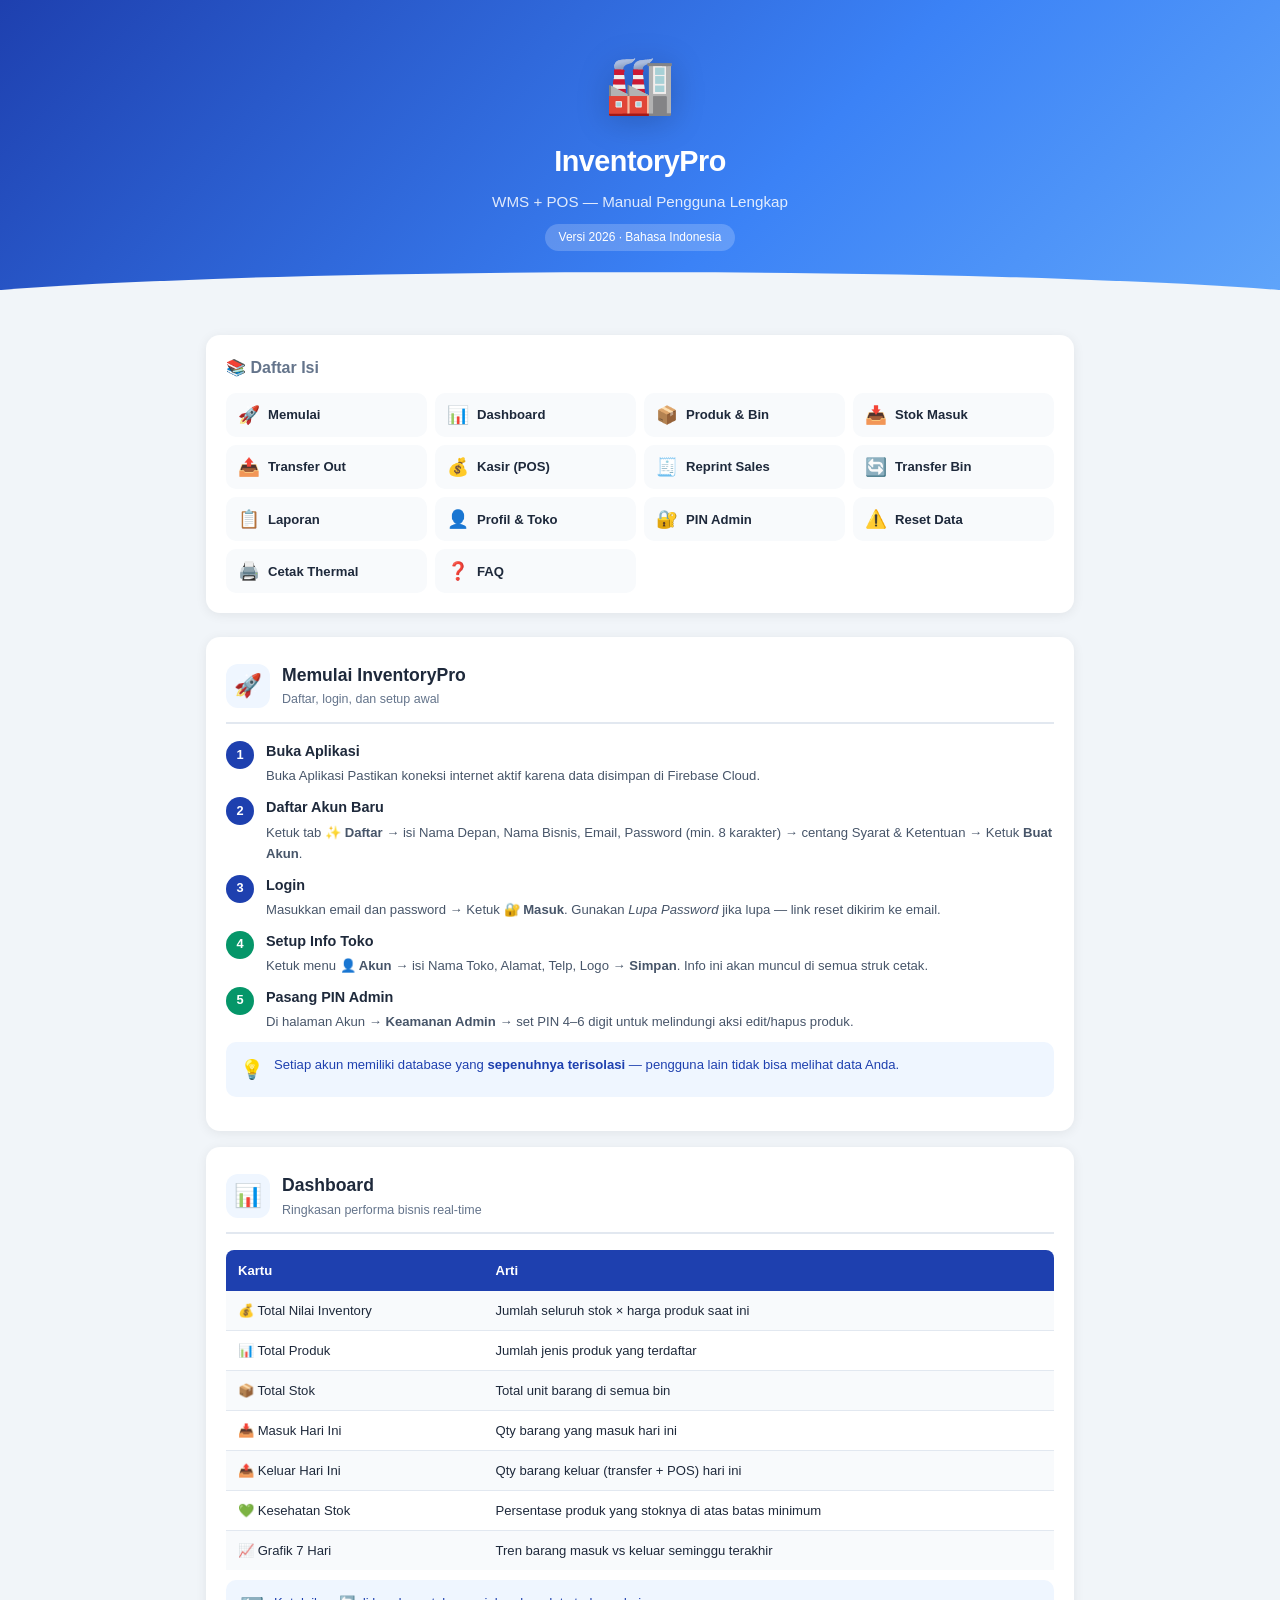
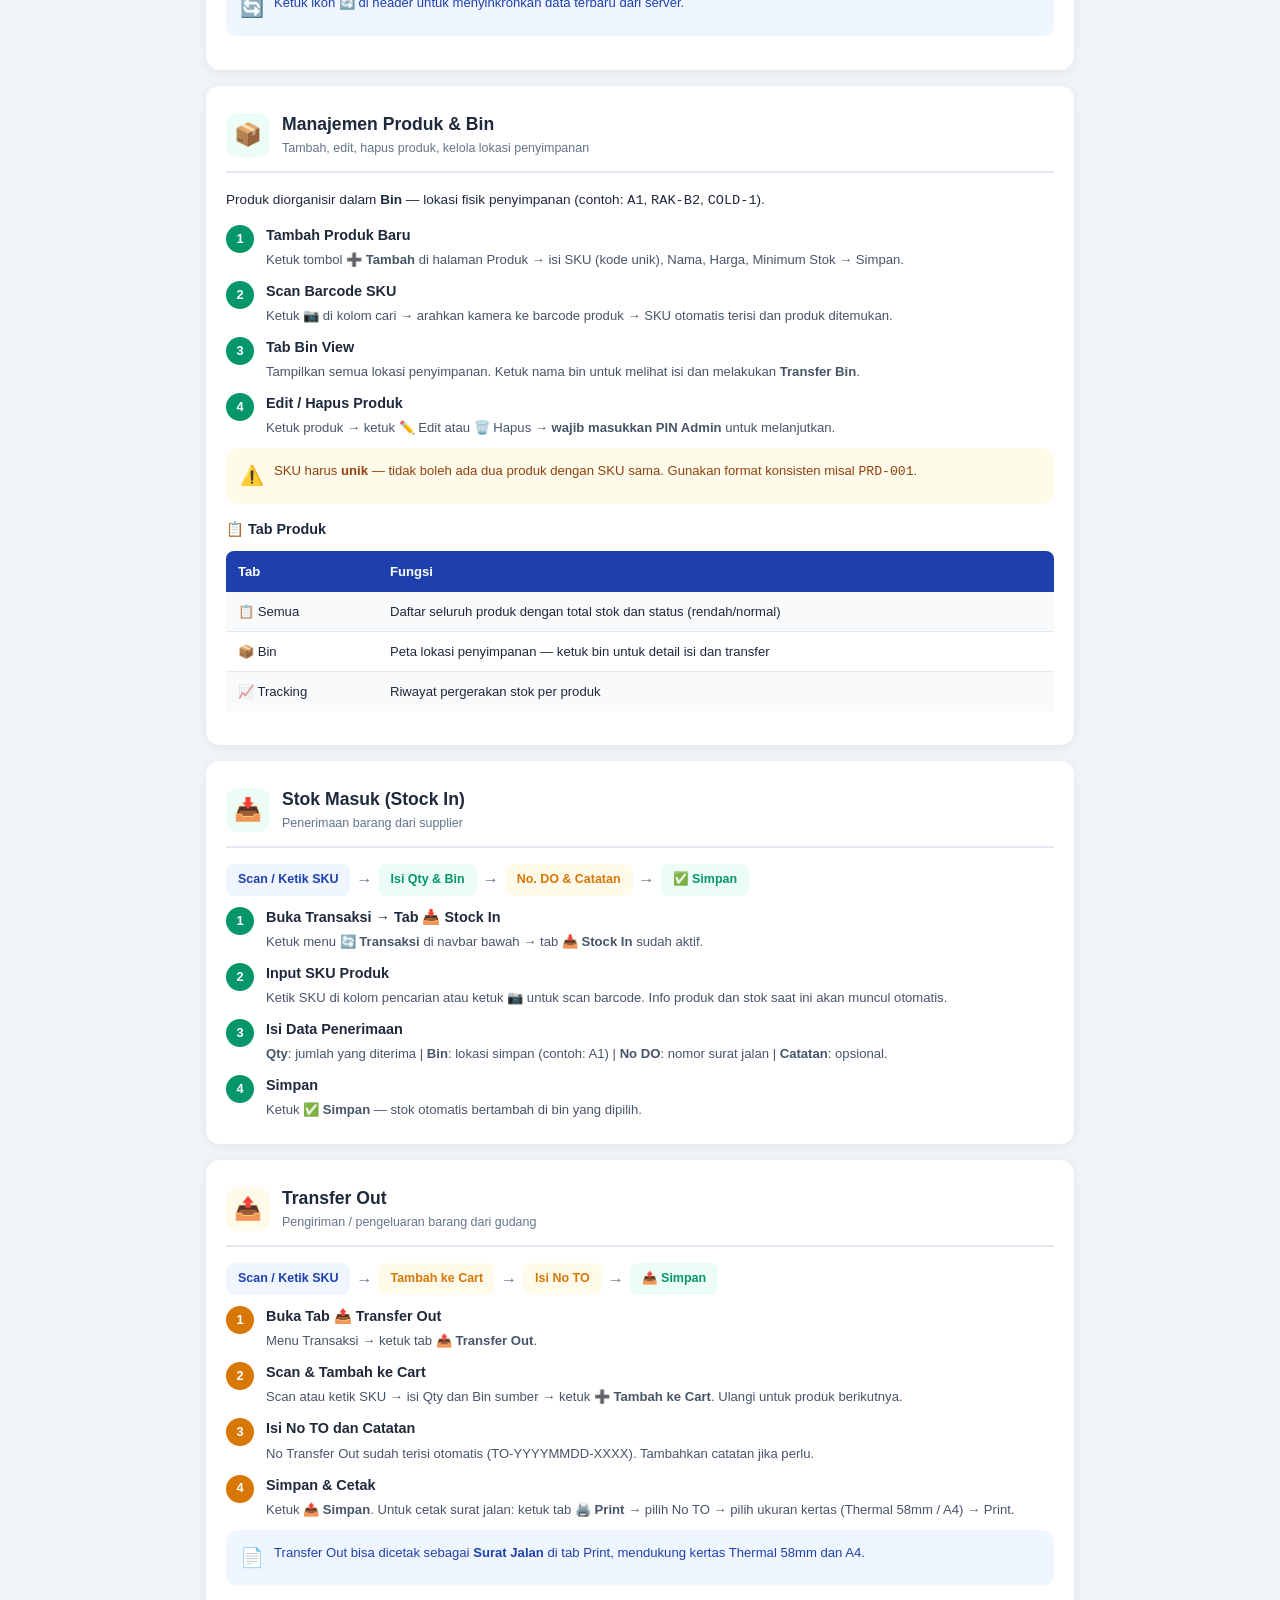
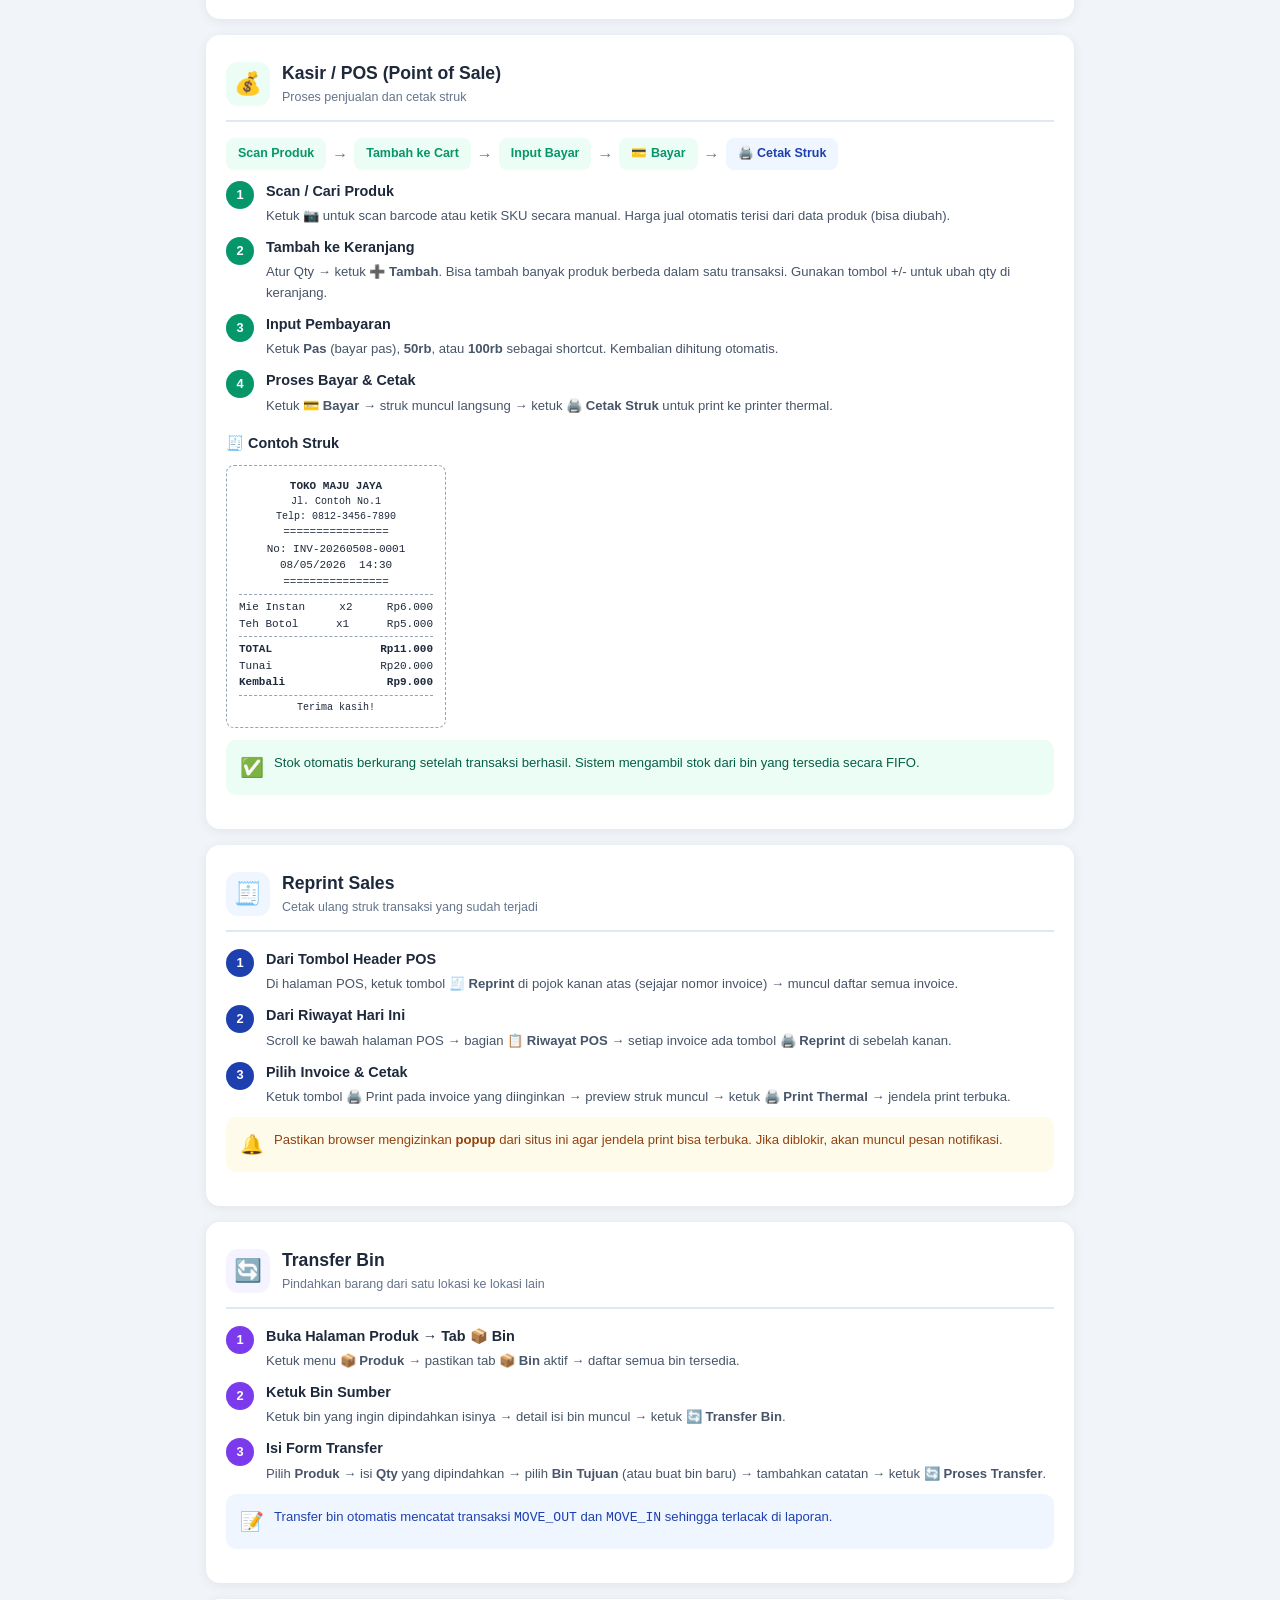
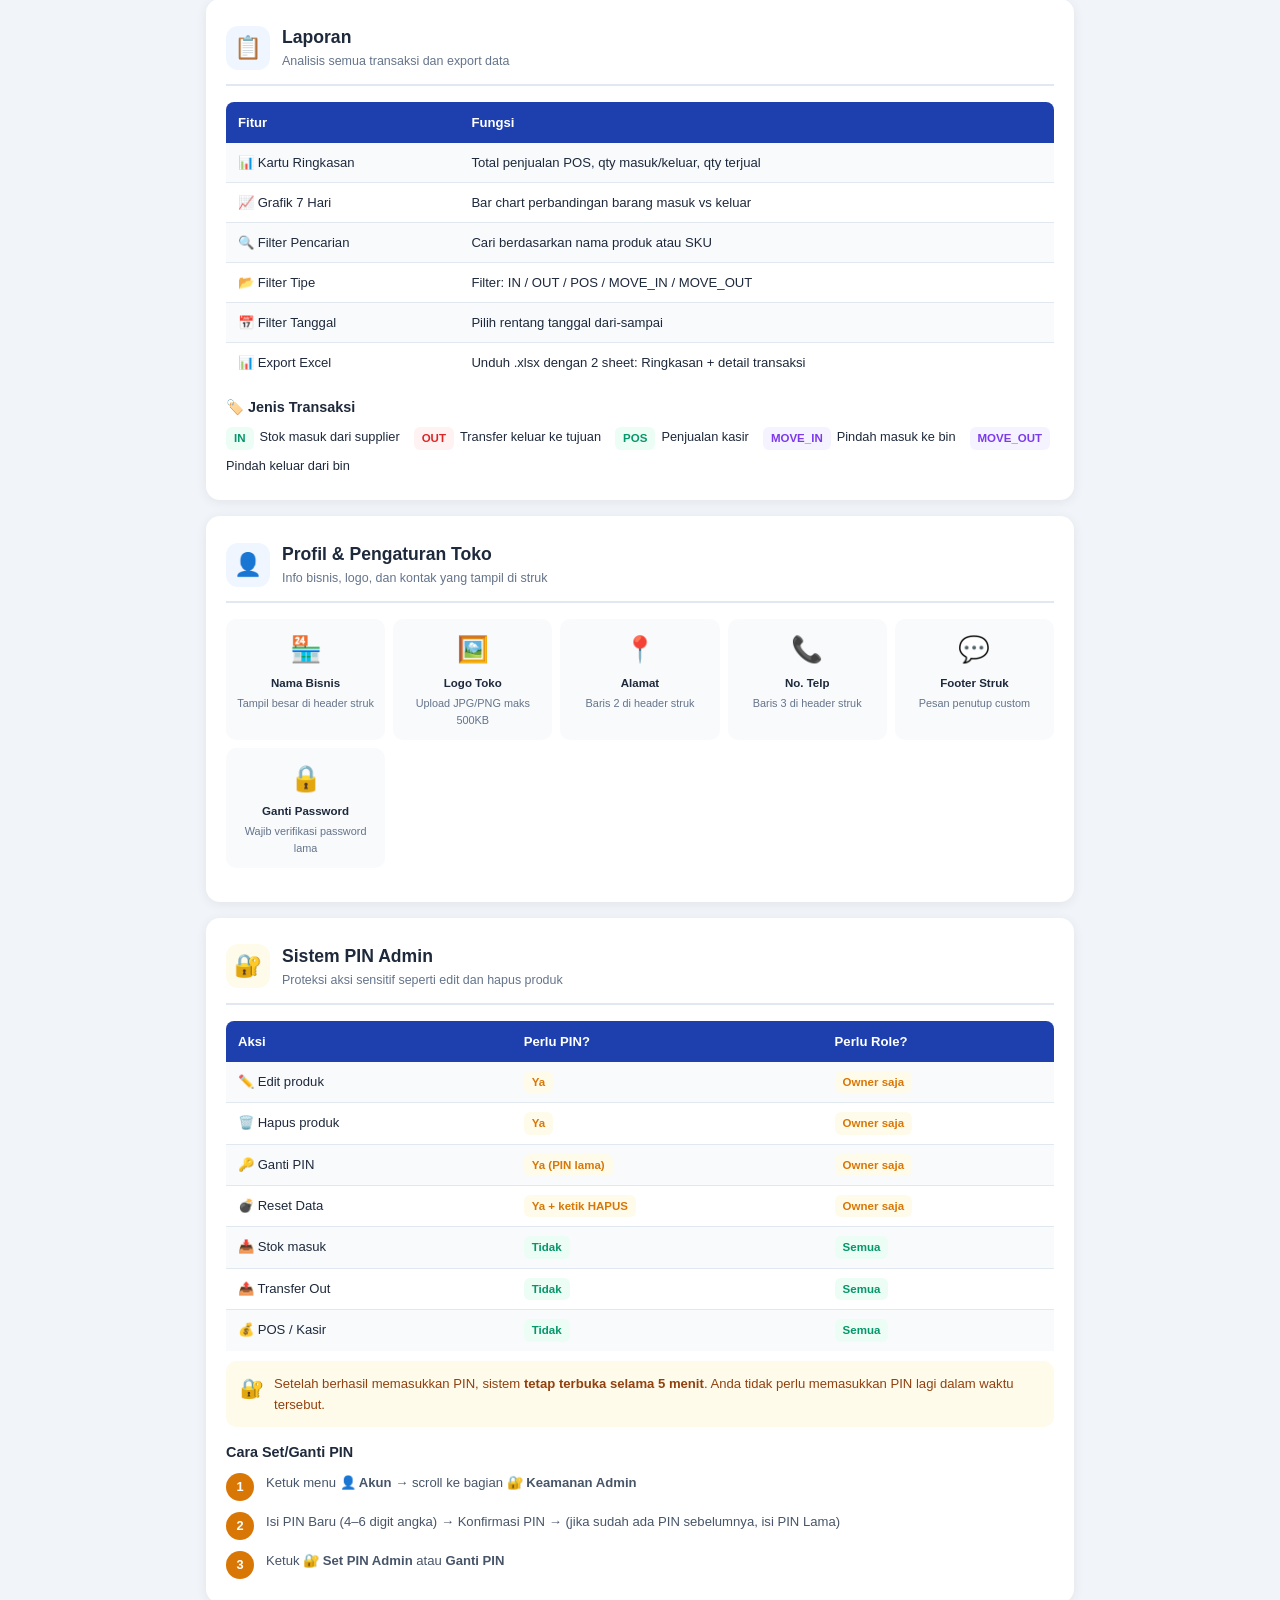
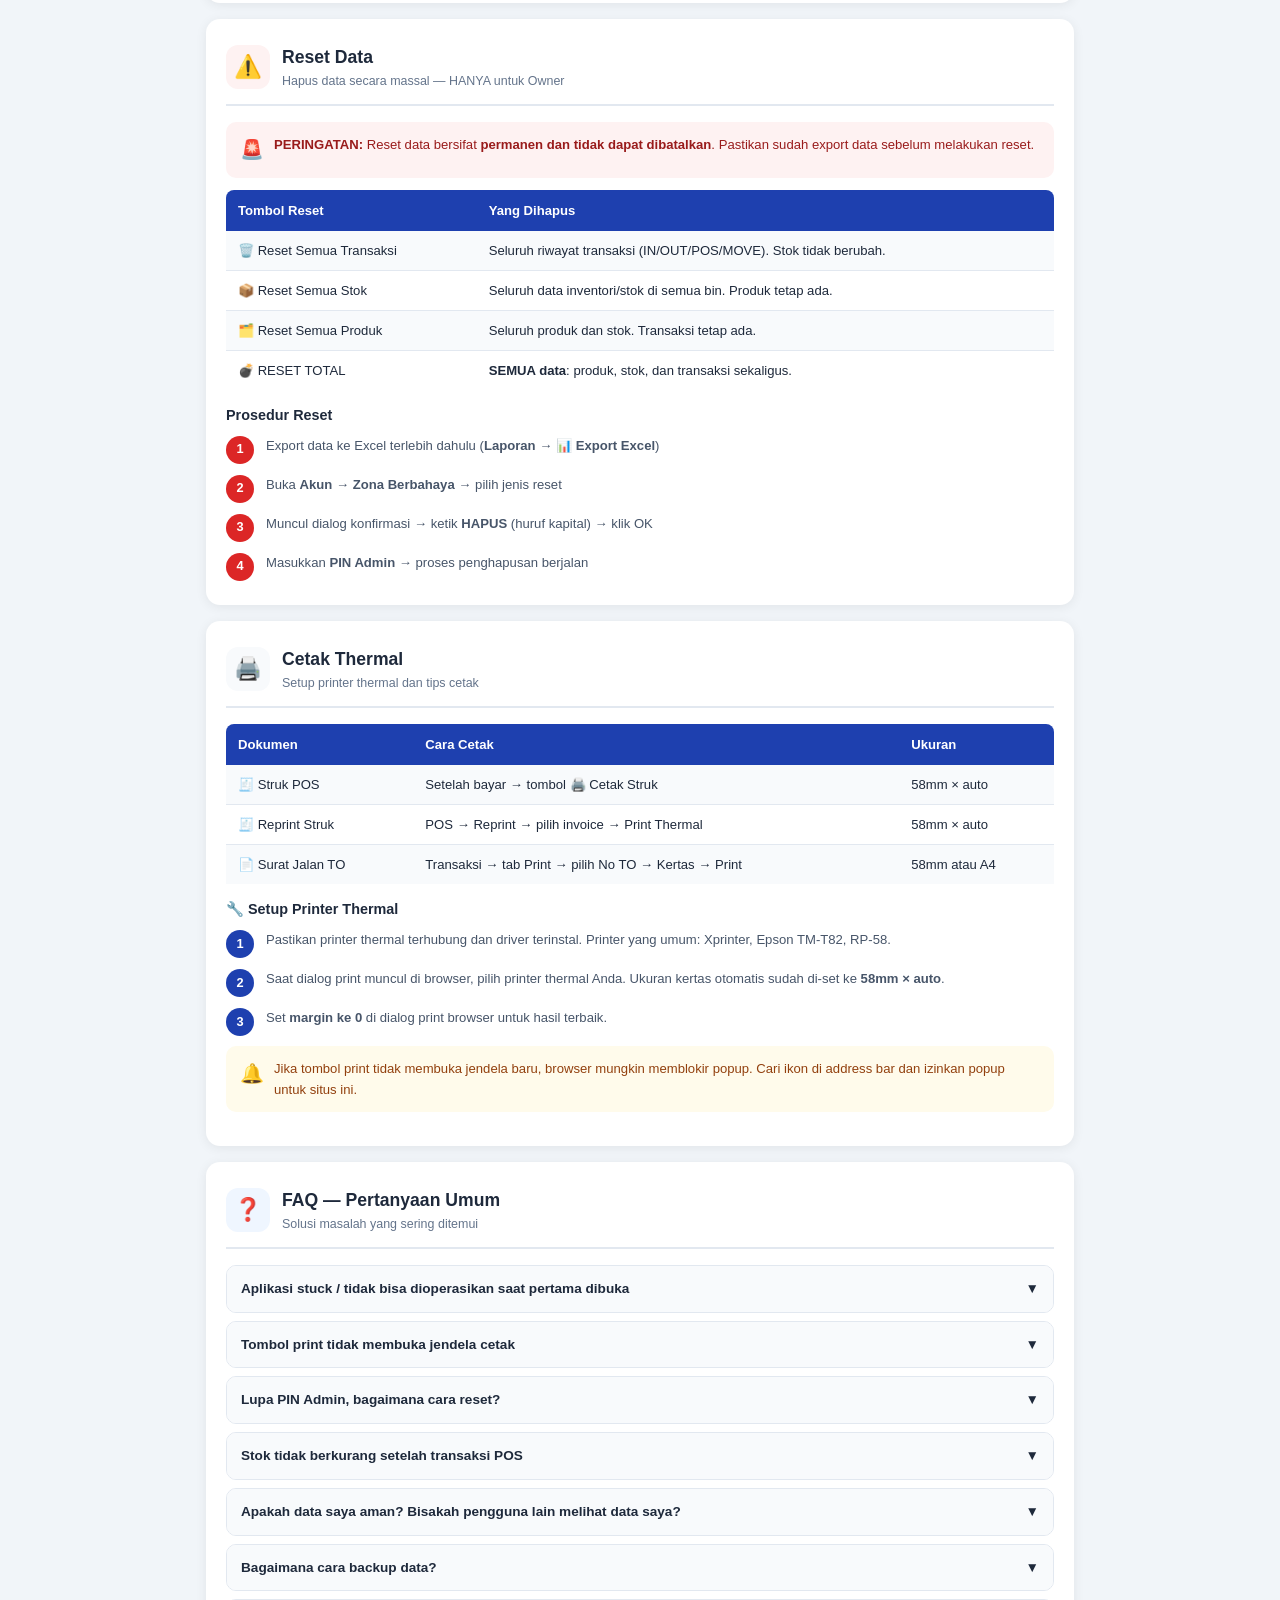
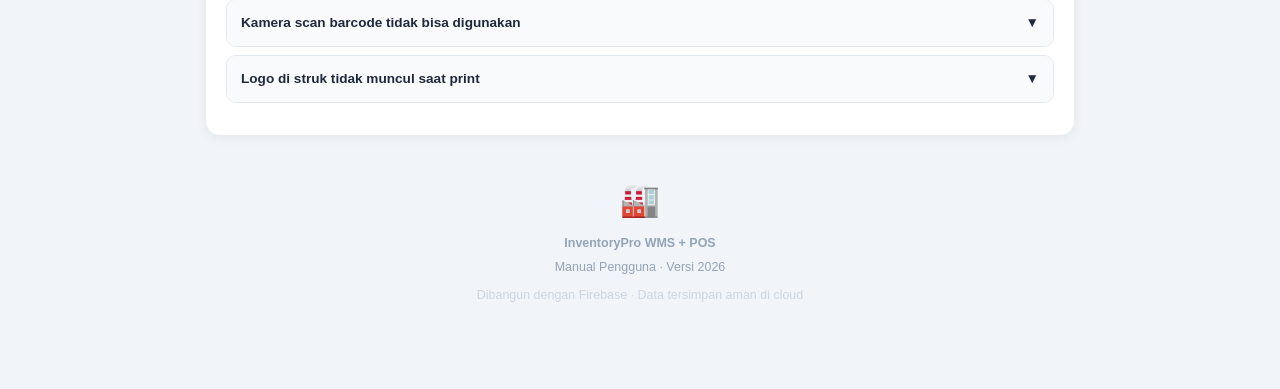
==== commit b2bf4496: "Add files via upload" ====
--- a/manual.html
+++ b/manual.html
@@ -168,7 +168,7 @@
         <div class="step-num">1</div>
         <div class="step-body">
           <div class="step-title">Buka Aplikasi</div>
-          <div class="step-desc">Buka file <code>index.html</code> di browser (Chrome / Safari disarankan). Pastikan koneksi internet aktif karena data disimpan di Firebase Cloud.</div>
+          <div class="step-desc">Buka Aplikasi Pastikan koneksi internet aktif karena data disimpan di Firebase Cloud.</div>
         </div>
       </div>
       <div class="step">
@@ -773,7 +773,7 @@
       <div class="faq-q" onclick="this.parentElement.classList.toggle('open')">
         Apakah data saya aman? Bisakah pengguna lain melihat data saya? <span>▼</span>
       </div>
-      <div class="faq-a">Tidak. Setiap akun memiliki database yang sepenuhnya terisolasi di Firestore (path <code>users/{uid}/...</code>). Firestore Security Rules memblokir semua akses lintas user secara server-side.</div>
+      <div class="faq-a">Setiap akun memiliki database yang sepenuhnya terisolasi di Firestore (path <code>users/{uid}/...</code>). Firestore Security Rules memblokir semua akses lintas user secara server-side.</div>
     </div>
 
     <div class="faq-item">
